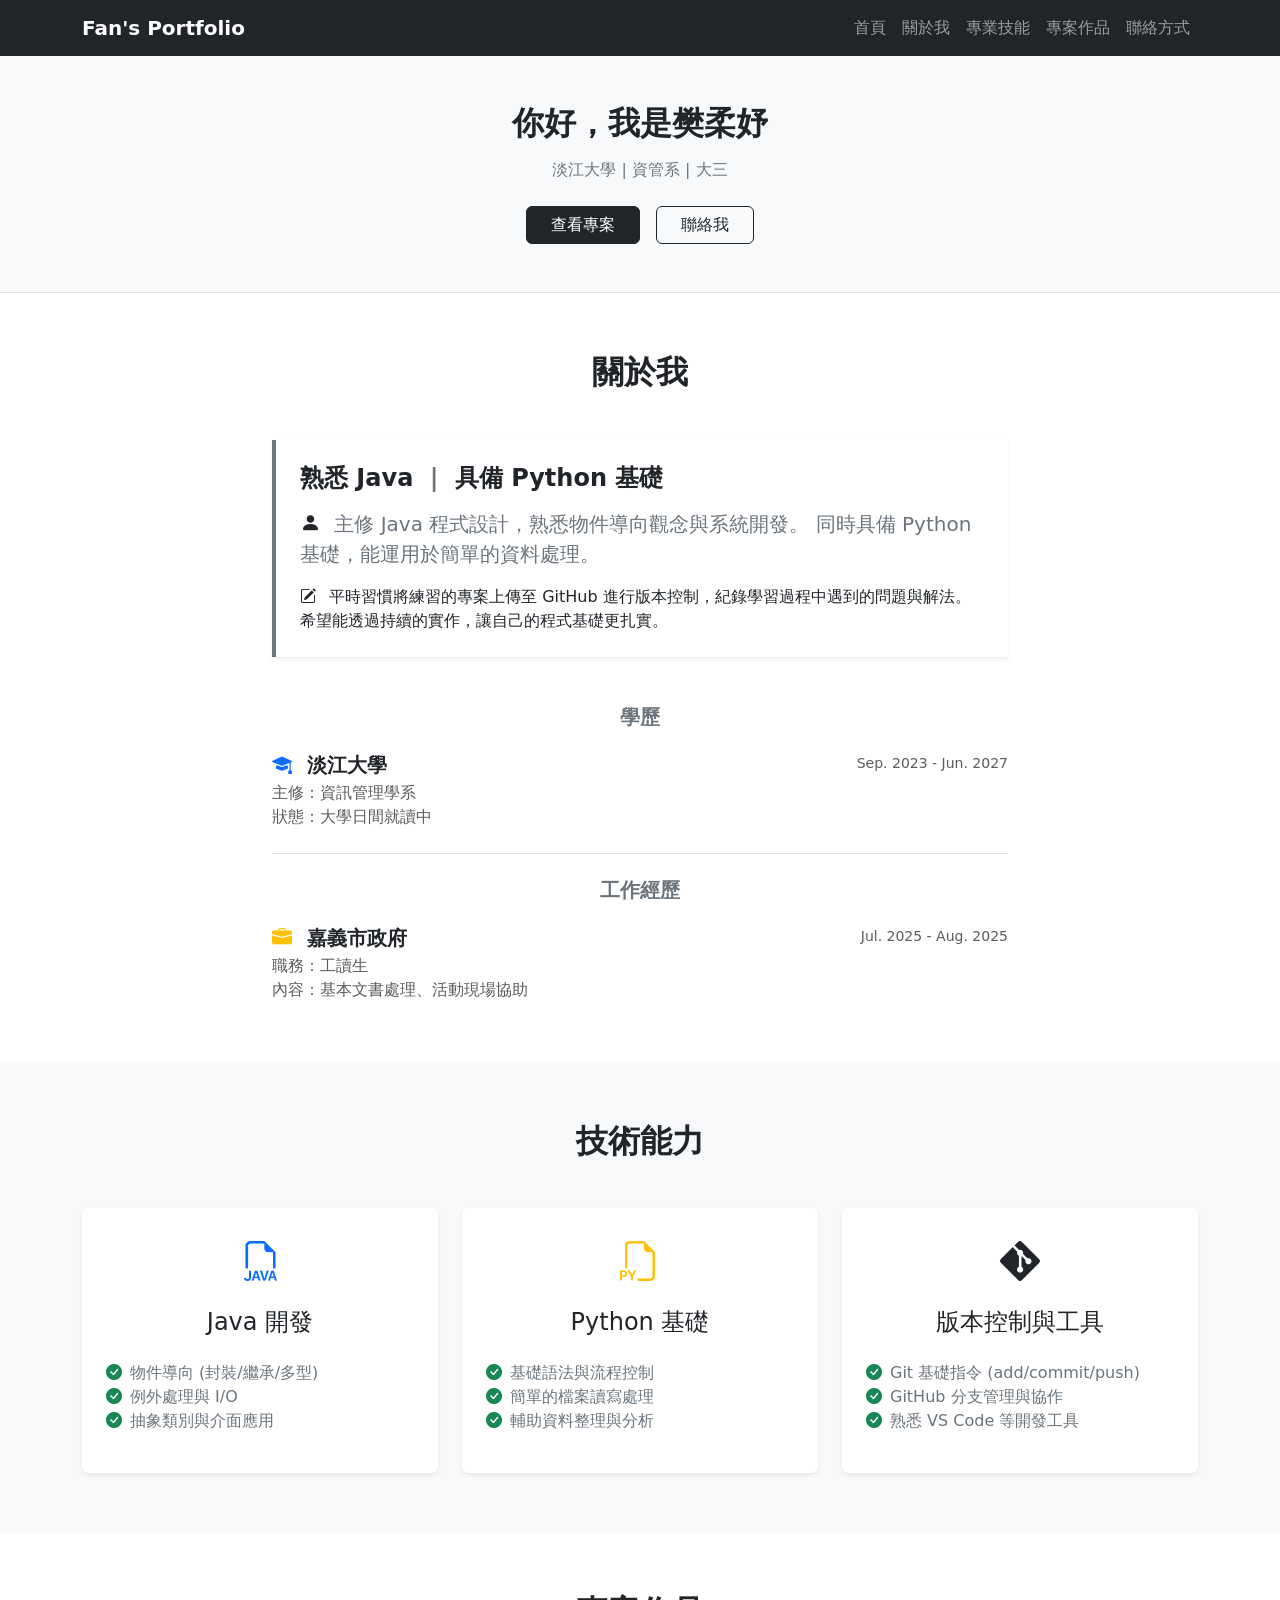
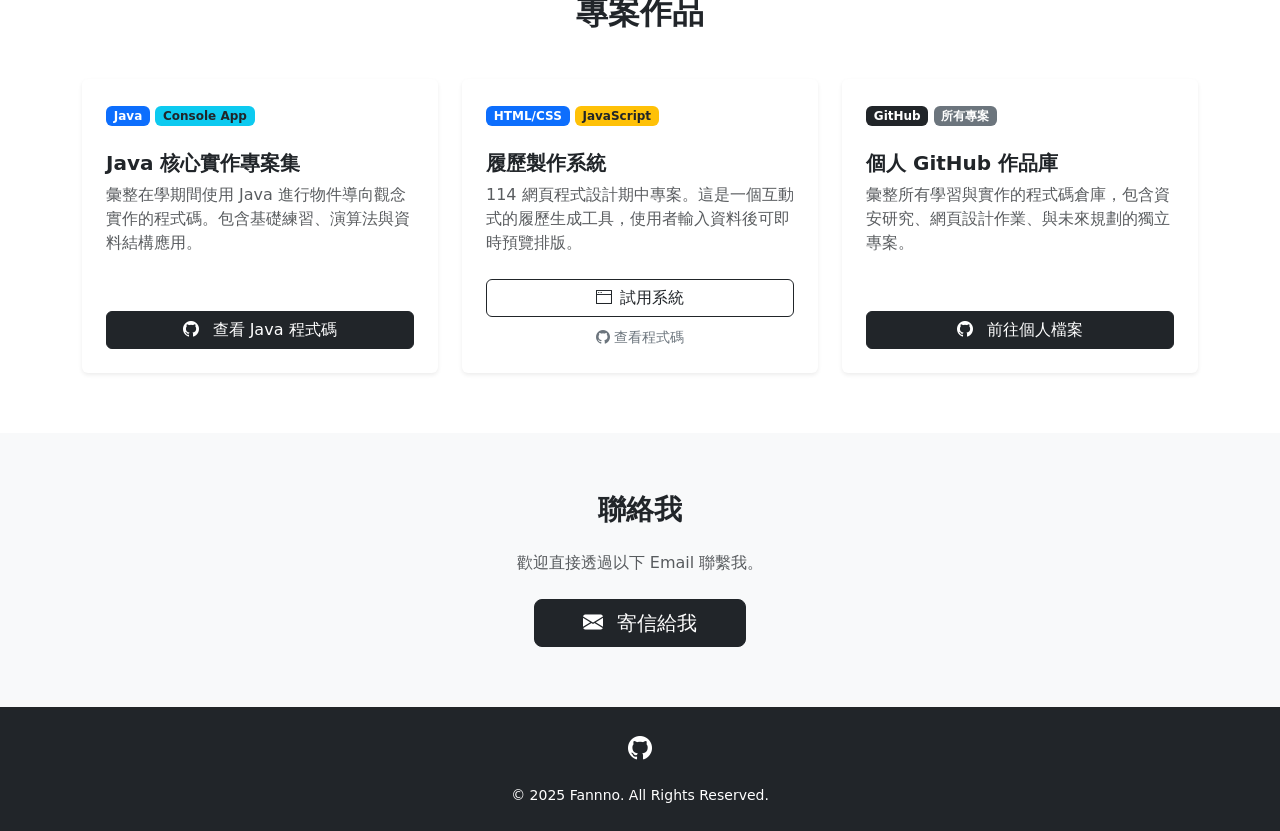
==== index.html @ 4e8e133e "portfolio" ====
<!DOCTYPE html>
<html lang="zh-Hant">
<head>
  <meta charset="UTF-8">
  <meta name="viewport" content="width=device-width, initial-scale=1.0">
  <title>樊柔妤 | 個人作品集</title>
  
  <link href="https://cdn.jsdelivr.net/npm/bootstrap@5.3.0/dist/css/bootstrap.min.css" rel="stylesheet">
  <link rel="stylesheet" href="https://cdn.jsdelivr.net/npm/bootstrap-icons@1.10.5/font/bootstrap-icons.css">
  
  <style>
    /* 增加一點間距讓閱讀更舒適 */
    section { padding: 60px 0; }
    .hero-bg { background-color: #f8f9fa; }
    .card:hover { transform: translateY(-5px); transition: 0.3s; box-shadow: 0 10px 20px rgba(0,0,0,0.1); }
  </style>
</head>
<body>

  <nav class="navbar navbar-expand-lg navbar-dark bg-dark sticky-top">
    <div class="container">
      <a class="navbar-brand fw-bold" href="#">Fan's Portfolio</a>
      <button class="navbar-toggler" type="button" data-bs-toggle="collapse" data-bs-target="#navbarNav">
        <span class="navbar-toggler-icon"></span>
      </button>
      <div class="collapse navbar-collapse" id="navbarNav">
        <ul class="navbar-nav ms-auto">
          <li class="nav-item"><a class="nav-link" href="#home">首頁</a></li>
          <li class="nav-item"><a class="nav-link" href="#about">關於我</a></li>
          <li class="nav-item"><a class="nav-link" href="#skills">專業技能</a></li>
          <li class="nav-item"><a class="nav-link" href="#portfolio">專案作品</a></li>
          <li class="nav-item"><a class="nav-link" href="#contact">聯絡方式</a></li>
        </ul>
      </div>
    </div>
  </nav>

  <section id="home" class="py-5 bg-light border-bottom">
    <div class="container text-center">
      <h2 class="fw-bold mb-3">你好，我是樊柔妤</h1>
      
      <p class="lead text-secondary mb-4 fs-6">
        淡江大學 | 資管系 | 大三
      </p>
      
      <div class="d-flex justify-content-center gap-3">
        <a href="#portfolio" class="btn btn-dark px-4">查看專案</a>
        <a href="#contact" class="btn btn-outline-dark px-4">聯絡我</a>
      </div>
    </div>
  </section>
 
<section id="about" class="bg-white ">
    <div class="container">
      <div class="row justify-content-center">
        <div class="col-lg-8">
          <h2 class="mb-5 fw-bold text-center">關於我</h2>
          
          <div class="p-4 mb-5 border-start border-4 border-secondary bg-white shadow-sm">
            <h4 class="fw-bold mb-3 text-dark">
                熟悉 Java <span class="text-secondary mx-2">|</span> 具備 Python 基礎
            </h4>
            <p class="lead text-secondary mb-3">
                <i class="bi bi-person-fill text-dark me-2"></i> 主修 <strong>Java 程式設計</strong>，熟悉物件導向觀念與系統開發。
                同時具備 Python 基礎，能運用於簡單的資料處理。
            </p>
             <p class="mb-0">
                <i class="bi bi-pencil-square text-dark me-2"></i> 平時習慣將練習的專案上傳至 GitHub 進行版本控制，紀錄學習過程中遇到的問題與解法。希望能透過持續的實作，讓自己的程式基礎更扎實。
            </p>
        </div>

          <h5 class="fw-bold text-center text-secondary mb-4">學歷</h5>

          <div>
            <div class="d-flex justify-content-between mb-1">
              <h6 class="fw-bold fs-5 mb-0"><i class="bi bi-mortarboard-fill text-primary me-2"></i> 淡江大學</h6>
              <span class="small text-muted">Sep. 2023 - Jun. 2027</span>
            </div>
            <p class="middle text-muted mb-0">主修：資訊管理學系</p>
            <p class="middle text-muted mb-0">狀態：大學日間就讀中</p>            
          </div>
            <div class="mb-4 pb-4 border-bottom"></div>
            <h5 class="fw-bold text-center text-secondary mb-4">工作經歷</h5>

            <div class="d-flex justify-content-between mb-1">
              <h6 class="fw-bold fs-5 mb-0"><i class="bi bi-briefcase-fill text-warning me-2"></i> 嘉義市政府</h6>
              <span class="small text-muted">Jul. 2025 - Aug. 2025</span>
            </div>
            <p class="middle text-muted mb-0">職務：工讀生</p>
            <p class="middle text-muted mb-0">內容：基本文書處理、活動現場協助</p>
          </div>

        </div>
      </div>
    </div>
  </section>

  <section id="skills" class="bg-light">
    <div class="container">
      <h2 class="text-center mb-5 fw-bold">技術能力</h2>
      <div class="row g-4">
        
        <div class="col-md-4">
          <div class="card h-100 text-center p-4 border-0 shadow-sm">
            <div class="fs-1 text-primary mb-3"><i class="bi bi-filetype-java"></i></div>
            <h4 class="card-title">Java 開發</h4>
            <ul class="list-unstyled text-secondary mt-3 text-start d-inline-block">
              <li><i class="bi bi-check-circle-fill text-success me-2"></i>物件導向 (封裝/繼承/多型)</li>
              <li><i class="bi bi-check-circle-fill text-success me-2"></i>例外處理與 I/O</li>
              <li><i class="bi bi-check-circle-fill text-success me-2"></i>抽象類別與介面應用</li>
            </ul>
          </div>
        </div>

        <div class="col-md-4">
          <div class="card h-100 text-center p-4 border-0 shadow-sm">
            <div class="fs-1 text-warning mb-3"><i class="bi bi-filetype-py"></i></div>
            <h4 class="card-title">Python 基礎</h4>
            <ul class="list-unstyled text-secondary mt-3 text-start d-inline-block">
              <li><i class="bi bi-check-circle-fill text-success me-2"></i>基礎語法與流程控制</li>
              <li><i class="bi bi-check-circle-fill text-success me-2"></i>簡單的檔案讀寫處理</li>
              <li><i class="bi bi-check-circle-fill text-success me-2"></i>輔助資料整理與分析</li>
            </ul>
          </div>
        </div>

        <div class="col-md-4">
          <div class="card h-100 text-center p-4 border-0 shadow-sm">
            <div class="fs-1 text-dark mb-3"><i class="bi bi-git"></i></div>
            <h4 class="card-title">版本控制與工具</h4>
            <ul class="list-unstyled text-secondary mt-3 text-start d-inline-block">
              <li><i class="bi bi-check-circle-fill text-success me-2"></i>Git 基礎指令 (add/commit/push)</li>
              <li><i class="bi bi-check-circle-fill text-success me-2"></i>GitHub 分支管理與協作</li>
              <li><i class="bi bi-check-circle-fill text-success me-2"></i>熟悉 VS Code 等開發工具</li>
            </ul>
          </div>
        </div>

      </div>
    </div>
  </section>

  <section id="portfolio" class="bg-white">
    <div class="container">
      <h2 class="text-center mb-5 fw-bold">專案作品</h2>
      <div class="row g-4">

        <div class="col-lg-4 col-md-6">
  <div class="card h-100 border-0 shadow-sm">
    <div class="card-header bg-transparent border-0 pt-4 px-4">
      <span class="badge bg-primary">Java</span> 
      <span class="badge bg-info text-dark">Console App</span>
    </div>
    <div class="card-body px-4">
      <h5 class="card-title fw-bold">Java 核心實作專案集</h5>
      <p class="card-text text-muted">彙整在學期間使用 Java 進行物件導向觀念實作的程式碼。包含基礎練習、演算法與資料結構應用。</p>
    </div>
    <div class="card-footer bg-transparent border-0 px-4 pb-4">
      <a href="https://github.com/Fannno/Java.git" target="_blank" class="btn btn-dark w-100">
        <i class="bi bi-github me-2"></i> 查看 Java 程式碼
      </a>
    </div>
  </div>
</div>

       <div class="col-lg-4 col-md-6">
          <div class="card h-100 border-0 shadow-sm">
            <div class="card-header bg-transparent border-0 pt-4 px-4">
              <span class="badge bg-primary">HTML/CSS</span> 
              <span class="badge bg-warning text-dark">JavaScript</span>
            </div>
            <div class="card-body px-4">
              <h5 class="card-title fw-bold">履歷製作系統</h5>
              <p class="card-text text-muted">
                114 網頁程式設計期中專案。這是一個互動式的履歷生成工具，使用者輸入資料後可即時預覽排版。
              </p>
            </div>
            <div class="card-footer bg-transparent border-0 px-4 pb-4">
              <a href="https://fannno.github.io/114_web_midterm_project/" target="_blank" class="btn btn-outline-dark w-100">
                <i class="bi bi-window-fullscreen me-2"></i>試用系統
              </a>
              <div class="mt-2 text-center">
                <a href="https://github.com/Fannno/114_web_midterm_project" target="_blank" class="text-secondary text-decoration-none small">
                  <i class="bi bi-github"></i> 查看程式碼
                </a>
              </div>
            </div>
          </div>
        </div>

        <div class="col-lg-4 col-md-6">
          <div class="card h-100 border-0 shadow-sm">
             <div class="card-header bg-transparent border-0 pt-4 px-4">
              <span class="badge bg-dark">GitHub</span> 
              <span class="badge bg-secondary">所有專案</span>
            </div>
            <div class="card-body px-4">
              <h5 class="card-title fw-bold">個人 GitHub 作品庫</h5>
              <p class="card-text text-muted">
                彙整所有學習與實作的程式碼倉庫，包含資安研究、網頁設計作業、與未來規劃的獨立專案。
              </p>
            </div>
            <div class="card-footer bg-transparent border-0 px-4 pb-4">
              <a href="https://github.com/Fannno" target="_blank" class="btn btn-dark w-100">
                <i class="bi bi-github me-2"></i> 前往個人檔案
              </a>
            </div>
          </div>
        </div>

      </div>
    </div>
  </section>

  <section id="contact" class="bg-light text-center">
    <div class="container">
      <h3 class="mb-4 fw-bold">聯絡我</h3>
      <p class="mb-4 text-muted">歡迎直接透過以下 Email 聯繫我。</p>
      <a href="mailto:tweety94430@gmail.com" class="btn btn-dark btn-lg px-5">
        <i class="bi bi-envelope-fill me-2"></i> 寄信給我
      </a>
    </div>
  </section>

  <footer class="bg-dark text-white text-center py-4">
    <div class="container">
      <div class="mb-3">
        <a href="https://github.com/Fannno" target="_blank" class="text-white mx-3 text-decoration-none">
          <i class="bi bi-github fs-4"></i>
        </a>
      </div>
      <small>&copy; 2025 Fannno. All Rights Reserved.</small>
    </div>
  </footer>

  <script src="https://cdn.jsdelivr.net/npm/bootstrap@5.3.0/dist/js/bootstrap.bundle.min.js"></script>
</body>
</html>
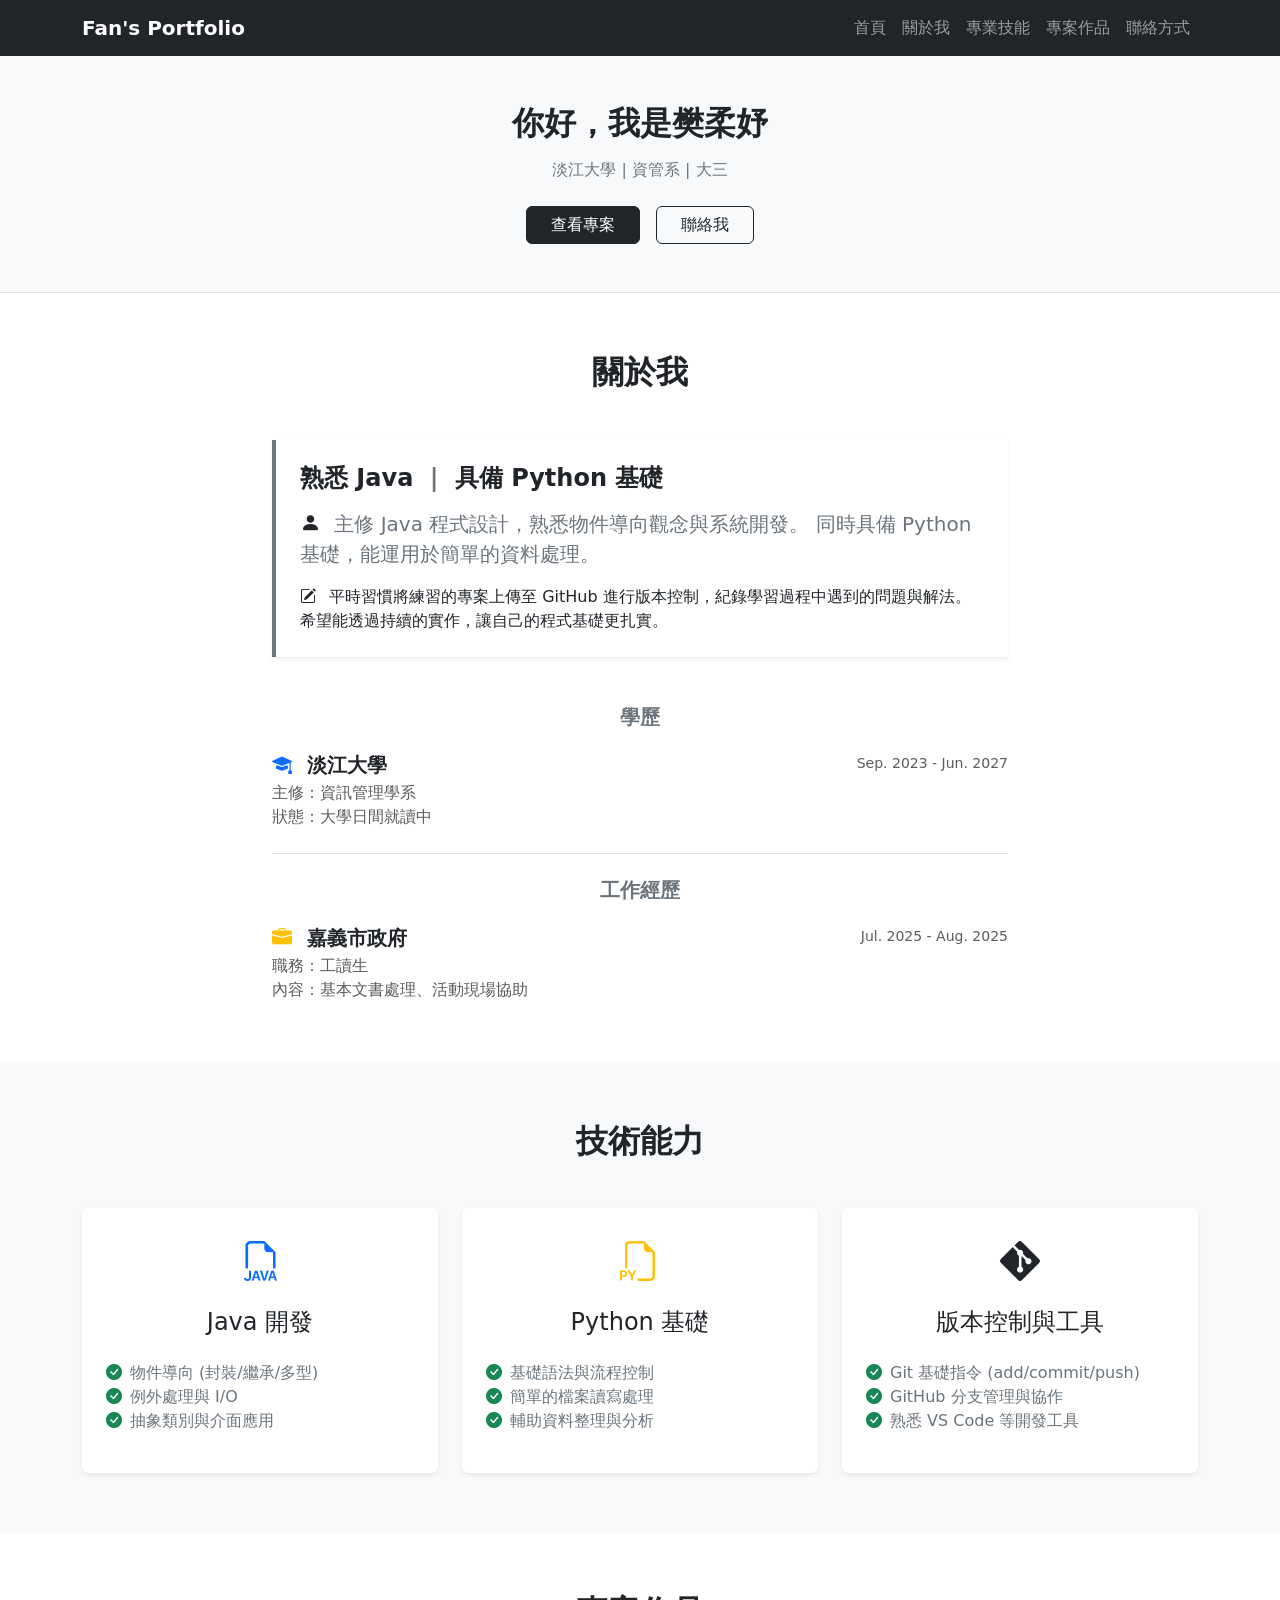
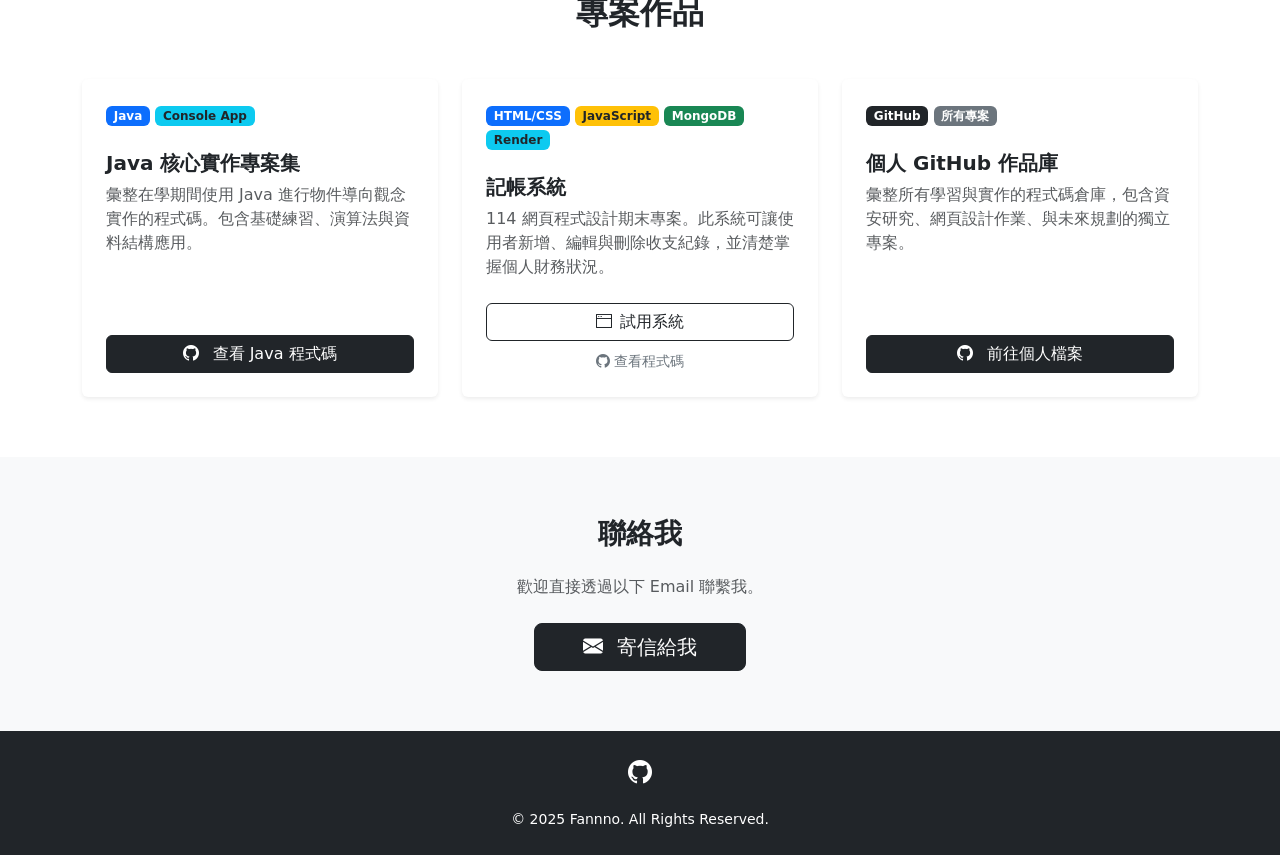
==== commit 9c02bbd4: "Update Portfolio" ====
--- a/index.html
+++ b/index.html
@@ -9,7 +9,6 @@
   <link rel="stylesheet" href="https://cdn.jsdelivr.net/npm/bootstrap-icons@1.10.5/font/bootstrap-icons.css">
   
   <style>
-    /* 增加一點間距讓閱讀更舒適 */
     section { padding: 60px 0; }
     .hero-bg { background-color: #f8f9fa; }
     .card:hover { transform: translateY(-5px); transition: 0.3s; box-shadow: 0 10px 20px rgba(0,0,0,0.1); }
@@ -164,29 +163,32 @@
 </div>
 
        <div class="col-lg-4 col-md-6">
-          <div class="card h-100 border-0 shadow-sm">
-            <div class="card-header bg-transparent border-0 pt-4 px-4">
-              <span class="badge bg-primary">HTML/CSS</span> 
-              <span class="badge bg-warning text-dark">JavaScript</span>
-            </div>
-            <div class="card-body px-4">
-              <h5 class="card-title fw-bold">履歷製作系統</h5>
-              <p class="card-text text-muted">
-                114 網頁程式設計期中專案。這是一個互動式的履歷生成工具，使用者輸入資料後可即時預覽排版。
-              </p>
-            </div>
-            <div class="card-footer bg-transparent border-0 px-4 pb-4">
-              <a href="https://fannno.github.io/114_web_midterm_project/" target="_blank" class="btn btn-outline-dark w-100">
-                <i class="bi bi-window-fullscreen me-2"></i>試用系統
+        <div class="card h-100 border-0 shadow-sm">
+          <div class="card-header bg-transparent border-0 pt-4 px-4">
+            <span class="badge bg-primary">HTML/CSS</span> 
+            <span class="badge bg-warning text-dark">JavaScript</span>
+            <span class="badge bg-success">MongoDB</span>
+            <span class="badge bg-info text-dark">Render</span>
+          </div>
+          <div class="card-body px-4">
+            <h5 class="card-title fw-bold">記帳系統</h5>
+            <p class="card-text text-muted">
+              114 網頁程式設計期末專案。此系統可讓使用者新增、編輯與刪除收支紀錄，並清楚掌握個人財務狀況。
+            </p>
+          </div>
+          <div class="card-footer bg-transparent border-0 px-4 pb-4">
+            <a href="https://fannno.github.io/114_web_endterm_project/" target="_blank" class="btn btn-outline-dark w-100">
+              <i class="bi bi-window-fullscreen me-2"></i>試用系統
+            </a>
+            <div class="mt-2 text-center">
+              <a href="https://github.com/Fannno/114_web_endterm_project" target="_blank" class="text-secondary text-decoration-none small">
+                <i class="bi bi-github"></i> 查看程式碼
               </a>
-              <div class="mt-2 text-center">
-                <a href="https://github.com/Fannno/114_web_midterm_project" target="_blank" class="text-secondary text-decoration-none small">
-                  <i class="bi bi-github"></i> 查看程式碼
-                </a>
-              </div>
-            </div>
-          </div>
-        </div>
+            </div>
+          </div>
+        </div>
+      </div>
+
 
         <div class="col-lg-4 col-md-6">
           <div class="card h-100 border-0 shadow-sm">
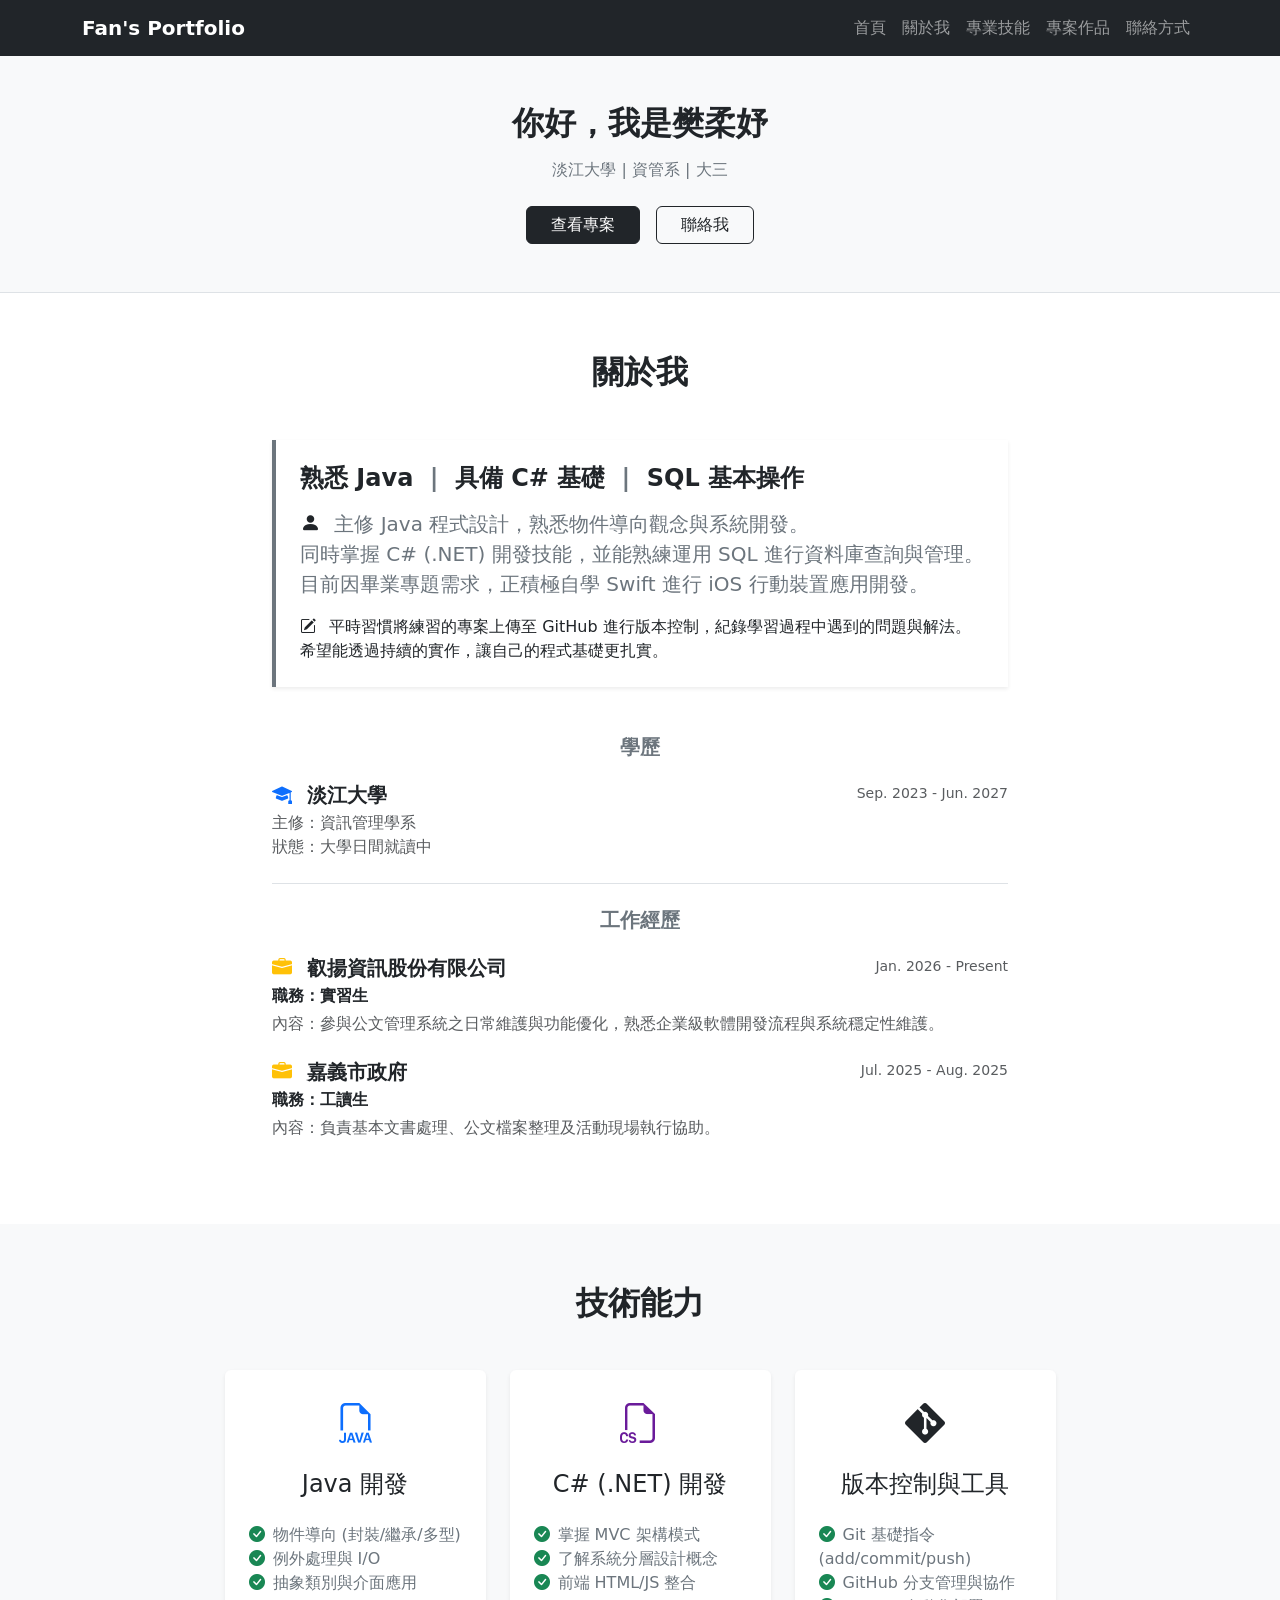
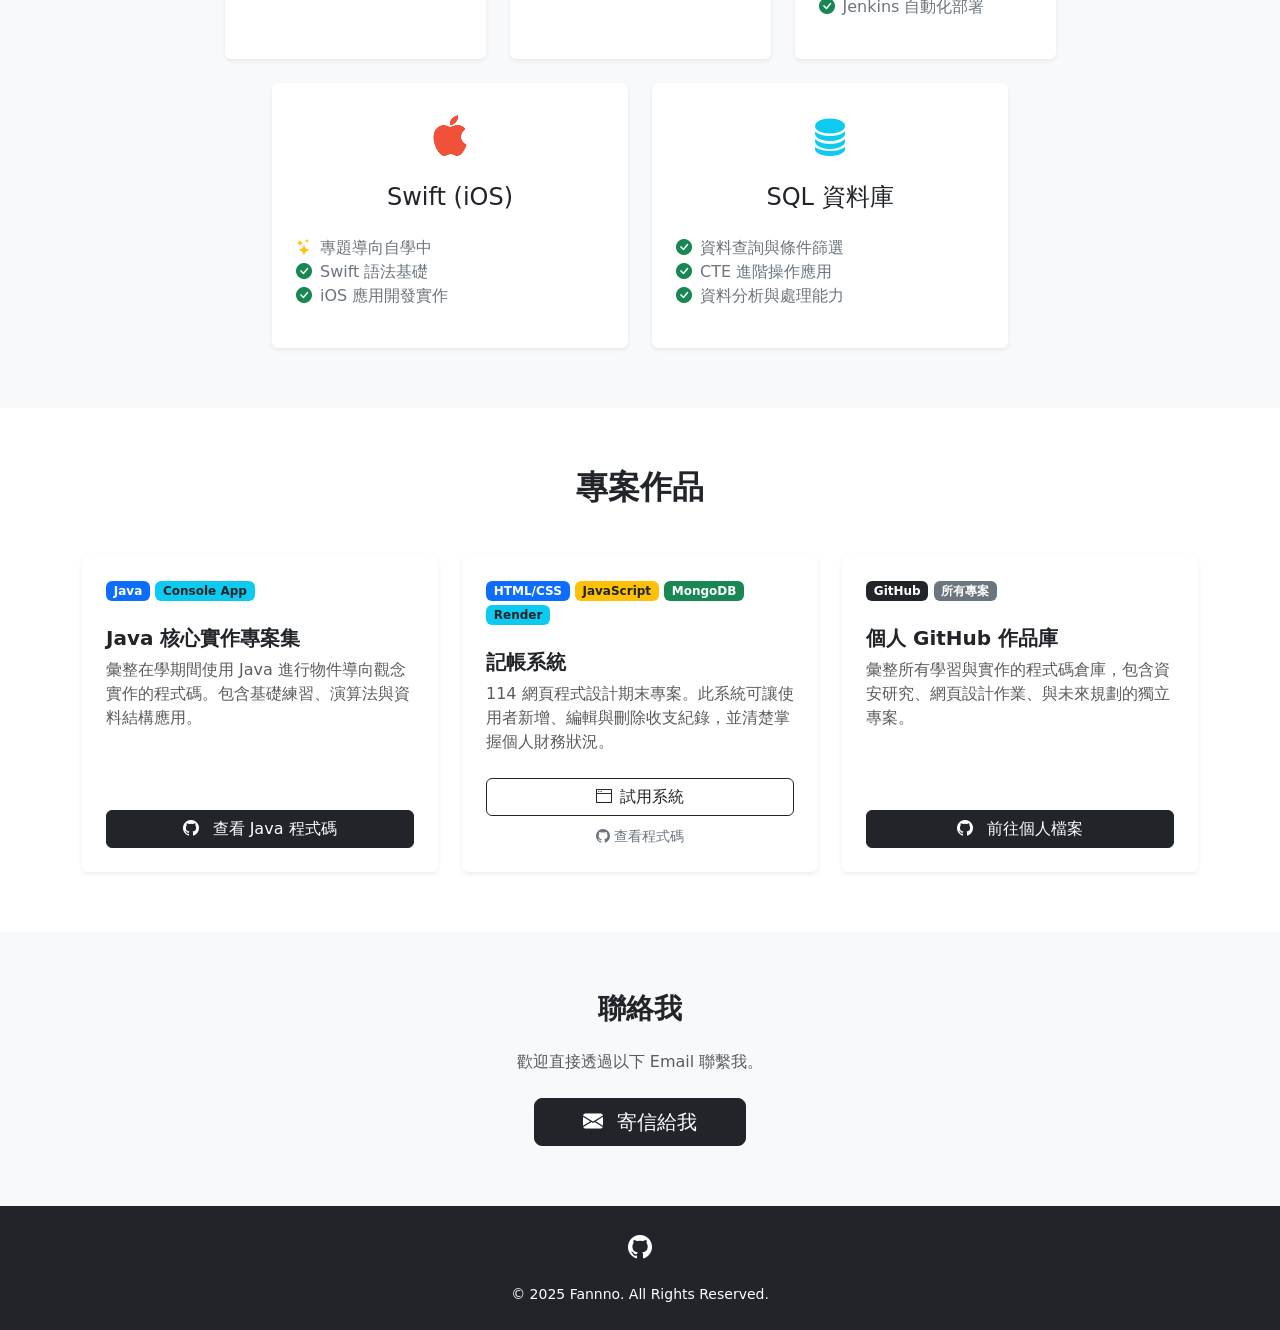
==== commit 514190ed: "內容調整" ====
--- a/index.html
+++ b/index.html
@@ -6,8 +6,7 @@
   <title>樊柔妤 | 個人作品集</title>
   
   <link href="https://cdn.jsdelivr.net/npm/bootstrap@5.3.0/dist/css/bootstrap.min.css" rel="stylesheet">
-  <link rel="stylesheet" href="https://cdn.jsdelivr.net/npm/bootstrap-icons@1.10.5/font/bootstrap-icons.css">
-  
+  <link rel="stylesheet" href="https://cdn.jsdelivr.net/npm/bootstrap-icons@1.11.0/font/bootstrap-icons.min.css">  
   <style>
     section { padding: 60px 0; }
     .hero-bg { background-color: #f8f9fa; }
@@ -36,7 +35,7 @@
 
   <section id="home" class="py-5 bg-light border-bottom">
     <div class="container text-center">
-      <h2 class="fw-bold mb-3">你好，我是樊柔妤</h1>
+      <h2 class="fw-bold mb-3">你好，我是樊柔妤</h2>
       
       <p class="lead text-secondary mb-4 fs-6">
         淡江大學 | 資管系 | 大三
@@ -57,11 +56,11 @@
           
           <div class="p-4 mb-5 border-start border-4 border-secondary bg-white shadow-sm">
             <h4 class="fw-bold mb-3 text-dark">
-                熟悉 Java <span class="text-secondary mx-2">|</span> 具備 Python 基礎
+                熟悉 Java <span class="text-secondary mx-2">|</span> 具備 C# 基礎 <span class="text-secondary mx-2">|</span> SQL 基本操作
             </h4>
             <p class="lead text-secondary mb-3">
-                <i class="bi bi-person-fill text-dark me-2"></i> 主修 <strong>Java 程式設計</strong>，熟悉物件導向觀念與系統開發。
-                同時具備 Python 基礎，能運用於簡單的資料處理。
+                <i class="bi bi-person-fill text-dark me-2"></i> 主修 <strong>Java 程式設計</strong>，熟悉物件導向觀念與系統開發。<br>
+                同時掌握 <strong>C# (.NET)</strong> 開發技能，並能熟練運用 <strong>SQL</strong> 進行資料庫查詢與管理。<br>目前因畢業專題需求，正積極自學 <strong>Swift</strong> 進行 iOS 行動裝置應用開發。
             </p>
              <p class="mb-0">
                 <i class="bi bi-pencil-square text-dark me-2"></i> 平時習慣將練習的專案上傳至 GitHub 進行版本控制，紀錄學習過程中遇到的問題與解法。希望能透過持續的實作，讓自己的程式基礎更扎實。
@@ -81,25 +80,36 @@
             <div class="mb-4 pb-4 border-bottom"></div>
             <h5 class="fw-bold text-center text-secondary mb-4">工作經歷</h5>
 
+          <div class="mb-4">
+            <div class="d-flex justify-content-between mb-1">
+              <h6 class="fw-bold fs-5 mb-0"><i class="bi bi-briefcase-fill text-warning me-2"></i> 叡揚資訊股份有限公司</h6>
+              <span class="small text-muted">Jan. 2026 - Present</span>
+            </div>
+            <p class="fw-bold text-dark mb-1">職務：實習生</p>
+            <p class="text-muted mb-0">內容：參與公文管理系統之日常維護與功能優化，熟悉企業級軟體開發流程與系統穩定性維護。</p>
+          </div>
+
+          <div class="mb-4">
             <div class="d-flex justify-content-between mb-1">
               <h6 class="fw-bold fs-5 mb-0"><i class="bi bi-briefcase-fill text-warning me-2"></i> 嘉義市政府</h6>
               <span class="small text-muted">Jul. 2025 - Aug. 2025</span>
             </div>
-            <p class="middle text-muted mb-0">職務：工讀生</p>
-            <p class="middle text-muted mb-0">內容：基本文書處理、活動現場協助</p>
-          </div>
-
-        </div>
-      </div>
-    </div>
-  </section>
-
-  <section id="skills" class="bg-light">
+            <p class="fw-bold text-dark mb-1">職務：工讀生</p>
+            <p class="text-muted mb-0">內容：負責基本文書處理、公文檔案整理及活動現場執行協助。</p>
+          </div>
+          
+        </div>
+      </div>
+    </div>
+  </section>
+
+ <section id="skills" class="bg-light">
     <div class="container">
       <h2 class="text-center mb-5 fw-bold">技術能力</h2>
-      <div class="row g-4">
-        
-        <div class="col-md-4">
+      
+      <div class="row g-4 justify-content-center">
+               
+        <div class="col-lg-3 col-md-6">
           <div class="card h-100 text-center p-4 border-0 shadow-sm">
             <div class="fs-1 text-primary mb-3"><i class="bi bi-filetype-java"></i></div>
             <h4 class="card-title">Java 開發</h4>
@@ -111,26 +121,50 @@
           </div>
         </div>
 
-        <div class="col-md-4">
-          <div class="card h-100 text-center p-4 border-0 shadow-sm">
-            <div class="fs-1 text-warning mb-3"><i class="bi bi-filetype-py"></i></div>
-            <h4 class="card-title">Python 基礎</h4>
-            <ul class="list-unstyled text-secondary mt-3 text-start d-inline-block">
-              <li><i class="bi bi-check-circle-fill text-success me-2"></i>基礎語法與流程控制</li>
-              <li><i class="bi bi-check-circle-fill text-success me-2"></i>簡單的檔案讀寫處理</li>
-              <li><i class="bi bi-check-circle-fill text-success me-2"></i>輔助資料整理與分析</li>
-            </ul>
-          </div>
-        </div>
-
-        <div class="col-md-4">
+        <div class="col-lg-3 col-md-6">
+          <div class="card h-100 text-center p-4 border-0 shadow-sm">
+            <div class="fs-1 text-purple mb-3" style="color: #6a1b9a;"><i class="bi bi-filetype-cs"></i></div>
+            <h4 class="card-title">C# (.NET) 開發</h4>
+            <ul class="list-unstyled text-secondary mt-3 text-start d-inline-block">
+              <li><i class="bi bi-check-circle-fill text-success me-2"></i>掌握 MVC 架構模式</li>
+              <li><i class="bi bi-check-circle-fill text-success me-2"></i>了解系統分層設計概念</li>
+              <li><i class="bi bi-check-circle-fill text-success me-2"></i>前端 HTML/JS 整合</li>
+            </ul>
+          </div>
+        </div>
+
+        <div class="col-lg-3 col-md-6">
           <div class="card h-100 text-center p-4 border-0 shadow-sm">
             <div class="fs-1 text-dark mb-3"><i class="bi bi-git"></i></div>
             <h4 class="card-title">版本控制與工具</h4>
             <ul class="list-unstyled text-secondary mt-3 text-start d-inline-block">
               <li><i class="bi bi-check-circle-fill text-success me-2"></i>Git 基礎指令 (add/commit/push)</li>
               <li><i class="bi bi-check-circle-fill text-success me-2"></i>GitHub 分支管理與協作</li>
-              <li><i class="bi bi-check-circle-fill text-success me-2"></i>熟悉 VS Code 等開發工具</li>
+              <li><i class="bi bi-check-circle-fill text-success me-2"></i>Jenkins 自動化部署</li>
+            </ul>
+          </div>
+        </div>
+
+        <div class="col-lg-4 col-md-6">
+          <div class="card h-100 text-center p-4 border-0 shadow-sm">
+            <div class="fs-1 text-swift mb-3" style="color: #F05138;"><i class="bi bi-apple"></i></div>            
+            <h4 class="card-title">Swift (iOS)</h4>
+            <ul class="list-unstyled text-secondary mt-3 text-start d-inline-block">
+              <li><i class="bi bi-stars text-warning me-2"></i>專題導向自學中</li>
+              <li><i class="bi bi-check-circle-fill text-success me-2"></i>Swift 語法基礎</li>
+              <li><i class="bi bi-check-circle-fill text-success me-2"></i>iOS 應用開發實作</li>
+            </ul>
+          </div>
+        </div>
+
+        <div class="col-lg-4 col-md-6">
+          <div class="card h-100 text-center p-4 border-0 shadow-sm">
+            <div class="fs-1 text-info mb-3"><i class="bi bi-database-fill"></i></div>
+            <h4 class="card-title">SQL 資料庫</h4>
+            <ul class="list-unstyled text-secondary mt-3 text-start d-inline-block">
+              <li><i class="bi bi-check-circle-fill text-success me-2"></i>資料查詢與條件篩選</li>
+              <li><i class="bi bi-check-circle-fill text-success me-2"></i>CTE 進階操作應用</li>
+              <li><i class="bi bi-check-circle-fill text-success me-2"></i>資料分析與處理能力</li>
             </ul>
           </div>
         </div>
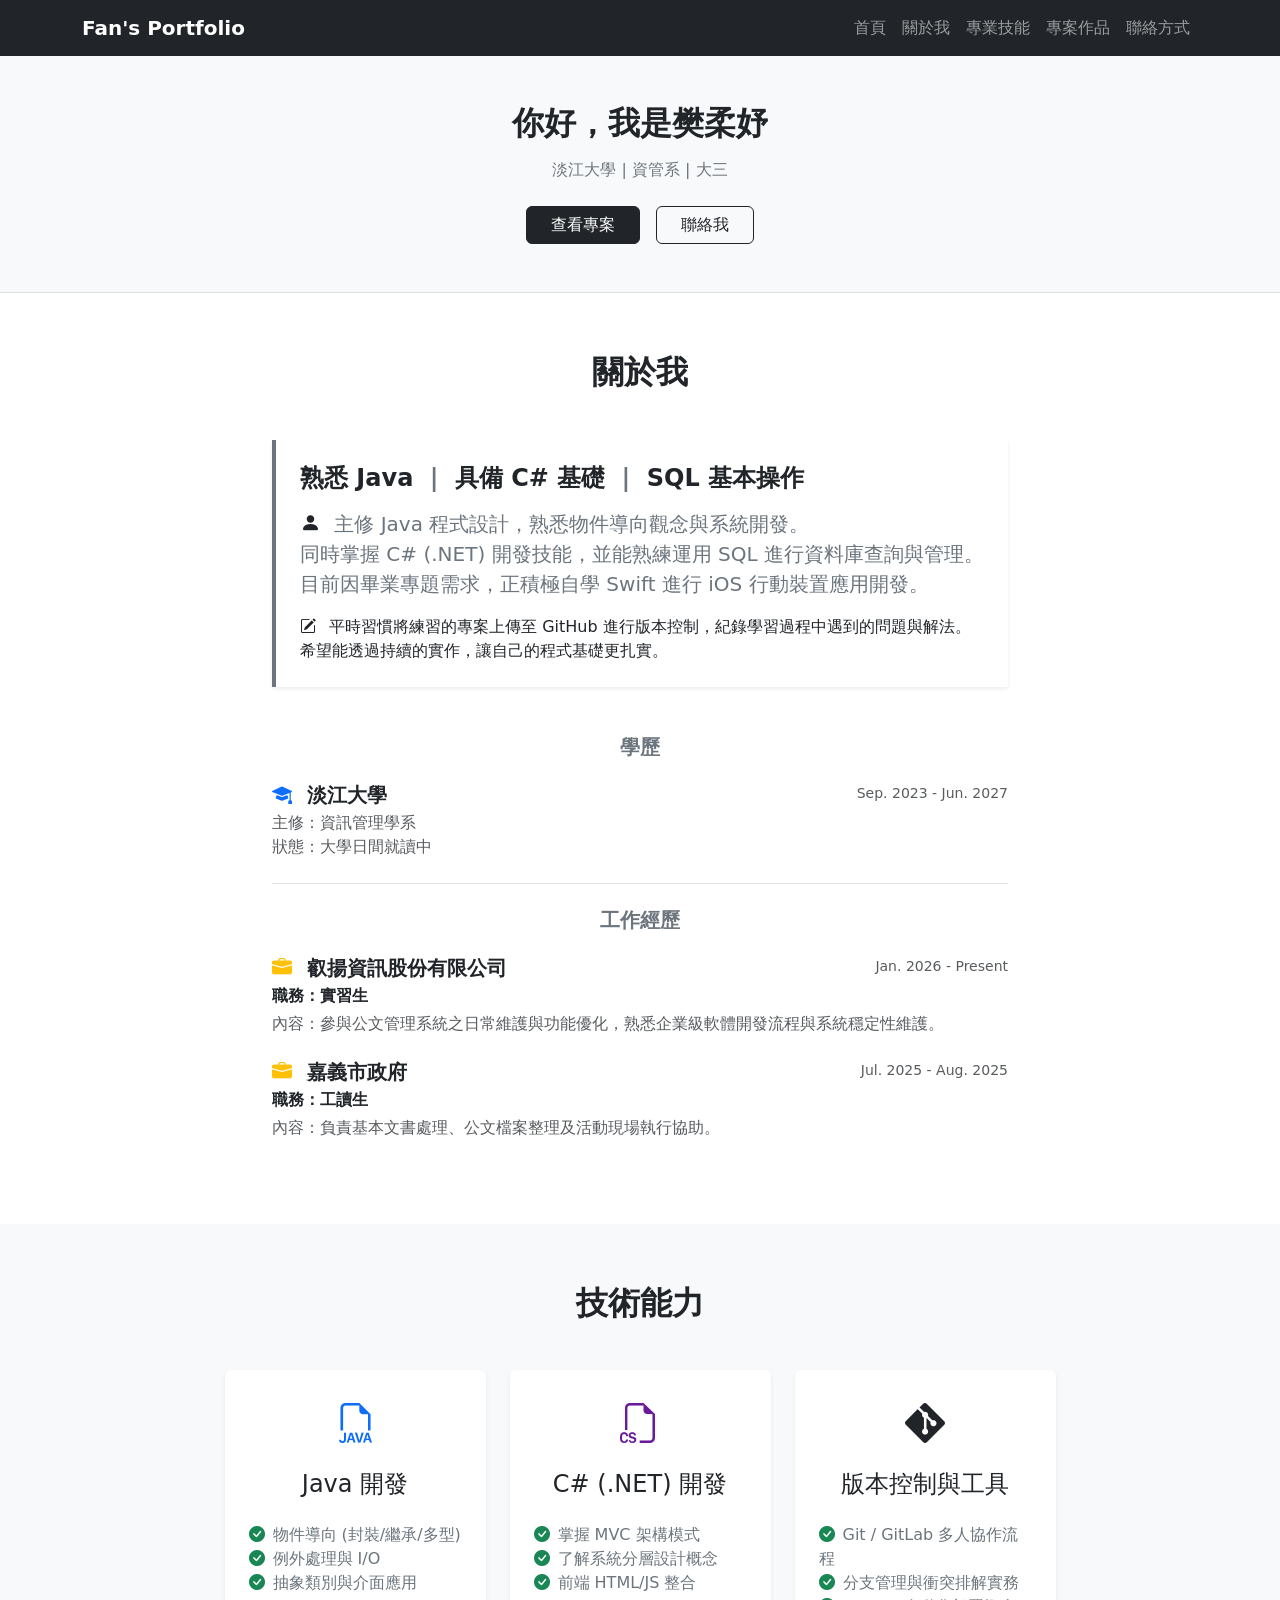
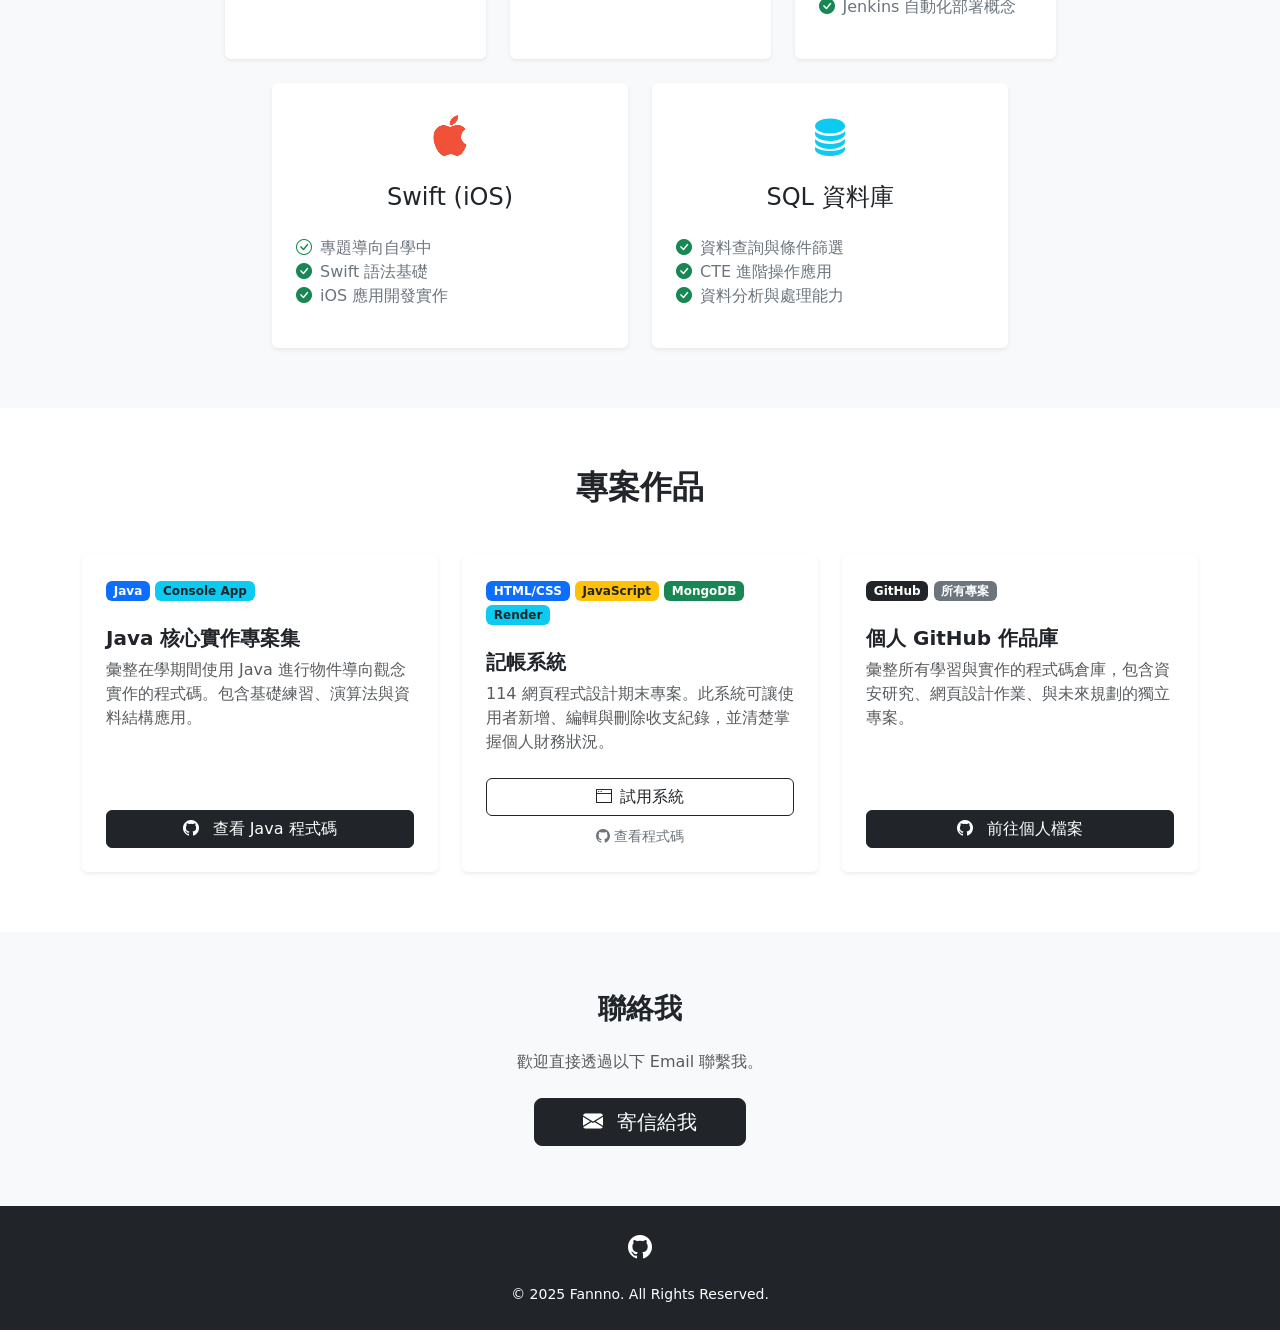
==== commit d84da296: "內容調整" ====
--- a/index.html
+++ b/index.html
@@ -138,9 +138,9 @@
             <div class="fs-1 text-dark mb-3"><i class="bi bi-git"></i></div>
             <h4 class="card-title">版本控制與工具</h4>
             <ul class="list-unstyled text-secondary mt-3 text-start d-inline-block">
-              <li><i class="bi bi-check-circle-fill text-success me-2"></i>Git 基礎指令 (add/commit/push)</li>
-              <li><i class="bi bi-check-circle-fill text-success me-2"></i>GitHub 分支管理與協作</li>
-              <li><i class="bi bi-check-circle-fill text-success me-2"></i>Jenkins 自動化部署</li>
+              <li><i class="bi bi-check-circle-fill text-success me-2"></i>Git / GitLab 多人協作流程</li>
+              <li><i class="bi bi-check-circle-fill text-success me-2"></i>分支管理與衝突排解實務</li>
+              <li><i class="bi bi-check-circle-fill text-success me-2"></i>Jenkins 自動化部署概念</li>
             </ul>
           </div>
         </div>
@@ -150,7 +150,7 @@
             <div class="fs-1 text-swift mb-3" style="color: #F05138;"><i class="bi bi-apple"></i></div>            
             <h4 class="card-title">Swift (iOS)</h4>
             <ul class="list-unstyled text-secondary mt-3 text-start d-inline-block">
-              <li><i class="bi bi-stars text-warning me-2"></i>專題導向自學中</li>
+              <li><i class="bi bi-check-circle text-success me-2"></i>專題導向自學中</li>
               <li><i class="bi bi-check-circle-fill text-success me-2"></i>Swift 語法基礎</li>
               <li><i class="bi bi-check-circle-fill text-success me-2"></i>iOS 應用開發實作</li>
             </ul>
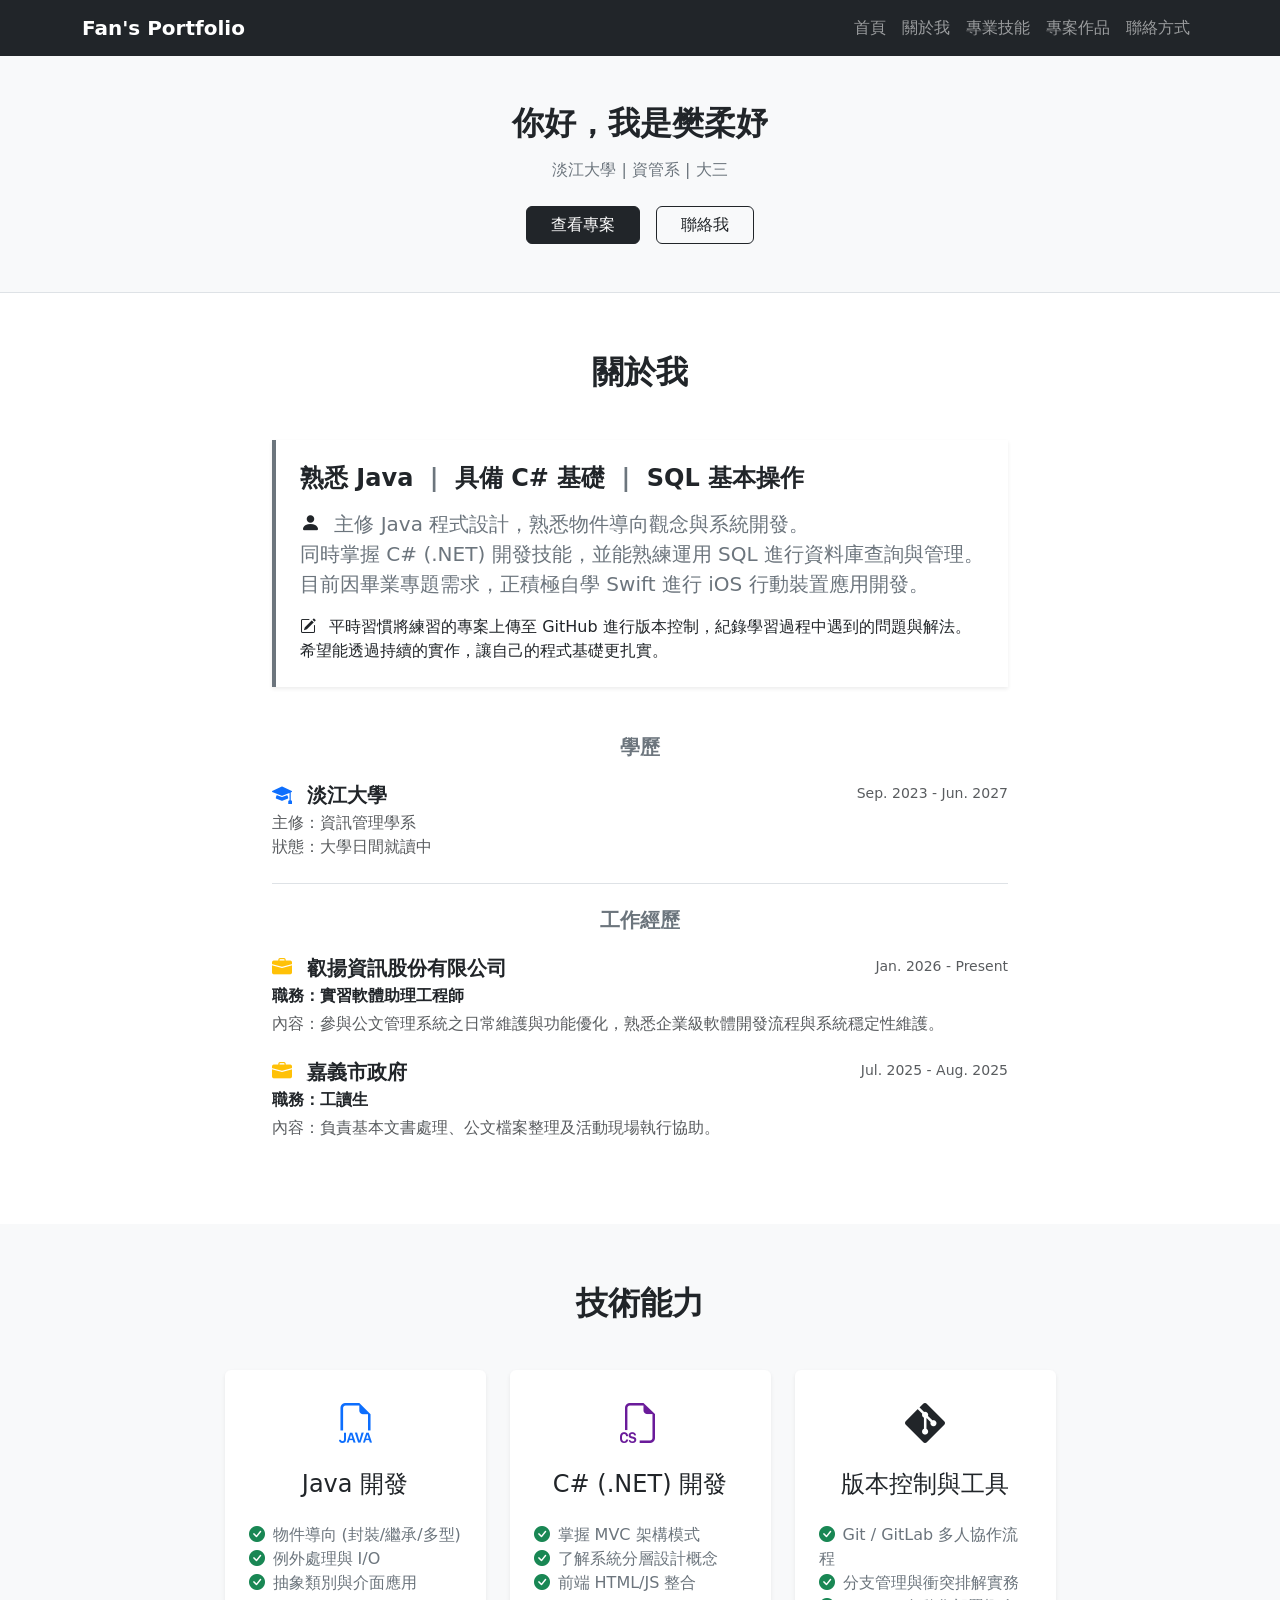
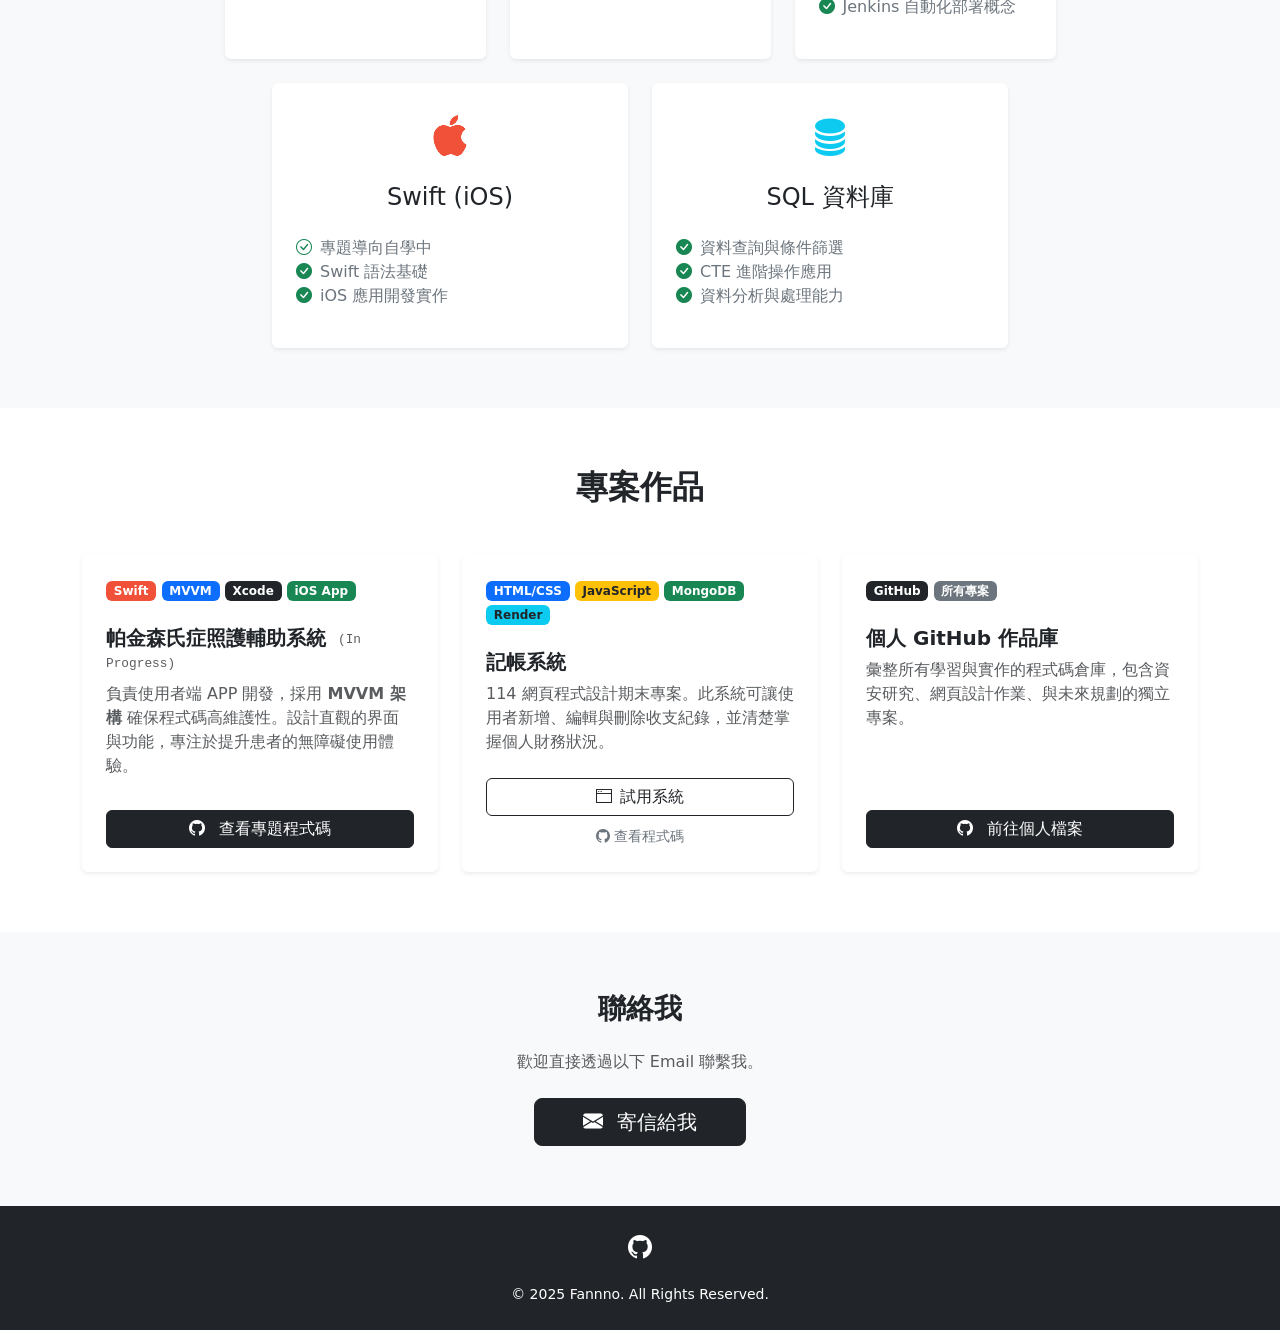
==== commit cb0af5c7: "feat:更新個人網頁" ====
--- a/index.html
+++ b/index.html
@@ -1,18 +1,30 @@
 <!DOCTYPE html>
 <html lang="zh-Hant">
+
 <head>
   <meta charset="UTF-8">
   <meta name="viewport" content="width=device-width, initial-scale=1.0">
   <title>樊柔妤 | 個人作品集</title>
-  
+
   <link href="https://cdn.jsdelivr.net/npm/bootstrap@5.3.0/dist/css/bootstrap.min.css" rel="stylesheet">
-  <link rel="stylesheet" href="https://cdn.jsdelivr.net/npm/bootstrap-icons@1.11.0/font/bootstrap-icons.min.css">  
+  <link rel="stylesheet" href="https://cdn.jsdelivr.net/npm/bootstrap-icons@1.11.0/font/bootstrap-icons.min.css">
   <style>
-    section { padding: 60px 0; }
-    .hero-bg { background-color: #f8f9fa; }
-    .card:hover { transform: translateY(-5px); transition: 0.3s; box-shadow: 0 10px 20px rgba(0,0,0,0.1); }
+    section {
+      padding: 60px 0;
+    }
+
+    .hero-bg {
+      background-color: #f8f9fa;
+    }
+
+    .card:hover {
+      transform: translateY(-5px);
+      transition: 0.3s;
+      box-shadow: 0 10px 20px rgba(0, 0, 0, 0.1);
+    }
   </style>
 </head>
+
 <body>
 
   <nav class="navbar navbar-expand-lg navbar-dark bg-dark sticky-top">
@@ -36,36 +48,39 @@
   <section id="home" class="py-5 bg-light border-bottom">
     <div class="container text-center">
       <h2 class="fw-bold mb-3">你好，我是樊柔妤</h2>
-      
+
       <p class="lead text-secondary mb-4 fs-6">
         淡江大學 | 資管系 | 大三
       </p>
-      
+
       <div class="d-flex justify-content-center gap-3">
         <a href="#portfolio" class="btn btn-dark px-4">查看專案</a>
         <a href="#contact" class="btn btn-outline-dark px-4">聯絡我</a>
       </div>
     </div>
   </section>
- 
-<section id="about" class="bg-white ">
+
+  <section id="about" class="bg-white ">
     <div class="container">
       <div class="row justify-content-center">
         <div class="col-lg-8">
           <h2 class="mb-5 fw-bold text-center">關於我</h2>
-          
+
           <div class="p-4 mb-5 border-start border-4 border-secondary bg-white shadow-sm">
             <h4 class="fw-bold mb-3 text-dark">
-                熟悉 Java <span class="text-secondary mx-2">|</span> 具備 C# 基礎 <span class="text-secondary mx-2">|</span> SQL 基本操作
+              熟悉 Java <span class="text-secondary mx-2">|</span> 具備 C# 基礎 <span class="text-secondary mx-2">|</span> SQL
+              基本操作
             </h4>
             <p class="lead text-secondary mb-3">
-                <i class="bi bi-person-fill text-dark me-2"></i> 主修 <strong>Java 程式設計</strong>，熟悉物件導向觀念與系統開發。<br>
-                同時掌握 <strong>C# (.NET)</strong> 開發技能，並能熟練運用 <strong>SQL</strong> 進行資料庫查詢與管理。<br>目前因畢業專題需求，正積極自學 <strong>Swift</strong> 進行 iOS 行動裝置應用開發。
+              <i class="bi bi-person-fill text-dark me-2"></i> 主修 <strong>Java 程式設計</strong>，熟悉物件導向觀念與系統開發。<br>
+              同時掌握 <strong>C# (.NET)</strong> 開發技能，並能熟練運用 <strong>SQL</strong> 進行資料庫查詢與管理。<br>目前因畢業專題需求，正積極自學
+              <strong>Swift</strong> 進行 iOS 行動裝置應用開發。
             </p>
-             <p class="mb-0">
-                <i class="bi bi-pencil-square text-dark me-2"></i> 平時習慣將練習的專案上傳至 GitHub 進行版本控制，紀錄學習過程中遇到的問題與解法。希望能透過持續的實作，讓自己的程式基礎更扎實。
+            <p class="mb-0">
+              <i class="bi bi-pencil-square text-dark me-2"></i> 平時習慣將練習的專案上傳至 GitHub
+              進行版本控制，紀錄學習過程中遇到的問題與解法。希望能透過持續的實作，讓自己的程式基礎更扎實。
             </p>
-        </div>
+          </div>
 
           <h5 class="fw-bold text-center text-secondary mb-4">學歷</h5>
 
@@ -75,17 +90,17 @@
               <span class="small text-muted">Sep. 2023 - Jun. 2027</span>
             </div>
             <p class="middle text-muted mb-0">主修：資訊管理學系</p>
-            <p class="middle text-muted mb-0">狀態：大學日間就讀中</p>            
-          </div>
-            <div class="mb-4 pb-4 border-bottom"></div>
-            <h5 class="fw-bold text-center text-secondary mb-4">工作經歷</h5>
+            <p class="middle text-muted mb-0">狀態：大學日間就讀中</p>
+          </div>
+          <div class="mb-4 pb-4 border-bottom"></div>
+          <h5 class="fw-bold text-center text-secondary mb-4">工作經歷</h5>
 
           <div class="mb-4">
             <div class="d-flex justify-content-between mb-1">
               <h6 class="fw-bold fs-5 mb-0"><i class="bi bi-briefcase-fill text-warning me-2"></i> 叡揚資訊股份有限公司</h6>
               <span class="small text-muted">Jan. 2026 - Present</span>
             </div>
-            <p class="fw-bold text-dark mb-1">職務：實習生</p>
+            <p class="fw-bold text-dark mb-1">職務：實習軟體助理工程師</p>
             <p class="text-muted mb-0">內容：參與公文管理系統之日常維護與功能優化，熟悉企業級軟體開發流程與系統穩定性維護。</p>
           </div>
 
@@ -97,18 +112,18 @@
             <p class="fw-bold text-dark mb-1">職務：工讀生</p>
             <p class="text-muted mb-0">內容：負責基本文書處理、公文檔案整理及活動現場執行協助。</p>
           </div>
-          
-        </div>
-      </div>
-    </div>
-  </section>
-
- <section id="skills" class="bg-light">
+
+        </div>
+      </div>
+    </div>
+  </section>
+
+  <section id="skills" class="bg-light">
     <div class="container">
       <h2 class="text-center mb-5 fw-bold">技術能力</h2>
-      
+
       <div class="row g-4 justify-content-center">
-               
+
         <div class="col-lg-3 col-md-6">
           <div class="card h-100 text-center p-4 border-0 shadow-sm">
             <div class="fs-1 text-primary mb-3"><i class="bi bi-filetype-java"></i></div>
@@ -147,7 +162,7 @@
 
         <div class="col-lg-4 col-md-6">
           <div class="card h-100 text-center p-4 border-0 shadow-sm">
-            <div class="fs-1 text-swift mb-3" style="color: #F05138;"><i class="bi bi-apple"></i></div>            
+            <div class="fs-1 text-swift mb-3" style="color: #F05138;"><i class="bi bi-apple"></i></div>
             <h4 class="card-title">Swift (iOS)</h4>
             <ul class="list-unstyled text-secondary mt-3 text-start d-inline-block">
               <li><i class="bi bi-check-circle text-success me-2"></i>專題導向自學中</li>
@@ -179,55 +194,67 @@
       <div class="row g-4">
 
         <div class="col-lg-4 col-md-6">
-  <div class="card h-100 border-0 shadow-sm">
-    <div class="card-header bg-transparent border-0 pt-4 px-4">
-      <span class="badge bg-primary">Java</span> 
-      <span class="badge bg-info text-dark">Console App</span>
-    </div>
-    <div class="card-body px-4">
-      <h5 class="card-title fw-bold">Java 核心實作專案集</h5>
-      <p class="card-text text-muted">彙整在學期間使用 Java 進行物件導向觀念實作的程式碼。包含基礎練習、演算法與資料結構應用。</p>
-    </div>
-    <div class="card-footer bg-transparent border-0 px-4 pb-4">
-      <a href="https://github.com/Fannno/Java.git" target="_blank" class="btn btn-dark w-100">
-        <i class="bi bi-github me-2"></i> 查看 Java 程式碼
-      </a>
-    </div>
-  </div>
-</div>
-
-       <div class="col-lg-4 col-md-6">
-        <div class="card h-100 border-0 shadow-sm">
-          <div class="card-header bg-transparent border-0 pt-4 px-4">
-            <span class="badge bg-primary">HTML/CSS</span> 
-            <span class="badge bg-warning text-dark">JavaScript</span>
-            <span class="badge bg-success">MongoDB</span>
-            <span class="badge bg-info text-dark">Render</span>
-          </div>
-          <div class="card-body px-4">
-            <h5 class="card-title fw-bold">記帳系統</h5>
-            <p class="card-text text-muted">
-              114 網頁程式設計期末專案。此系統可讓使用者新增、編輯與刪除收支紀錄，並清楚掌握個人財務狀況。
-            </p>
-          </div>
-          <div class="card-footer bg-transparent border-0 px-4 pb-4">
-            <a href="https://fannno.github.io/114_web_endterm_project/" target="_blank" class="btn btn-outline-dark w-100">
-              <i class="bi bi-window-fullscreen me-2"></i>試用系統
-            </a>
-            <div class="mt-2 text-center">
-              <a href="https://github.com/Fannno/114_web_endterm_project" target="_blank" class="text-secondary text-decoration-none small">
-                <i class="bi bi-github"></i> 查看程式碼
+          <div class="card h-100 border-0 shadow-sm">
+            <div class="card-header bg-transparent border-0 pt-4 px-4">
+              <span class="badge" style="background-color: #F05138;">Swift</span> <span
+                class="badge bg-primary">MVVM</span>
+              <span class="badge bg-dark">Xcode</span>
+              <span class="badge bg-success">iOS App</span>
+            </div>
+
+            <div class="card-body px-4">
+              <h5 class="card-title fw-bold">
+                帕金森氏症照護輔助系統
+                <span class="text-muted font-monospace fw-normal"
+                  style="font-size: 0.8rem; vertical-align: middle; margin-left: 5px;">(In Progress)</span>
+              </h5>
+              <p class="card-text text-muted">
+                負責使用者端 APP 開發，採用 <strong>MVVM 架構</strong> 確保程式碼高維護性。設計直觀的界面與功能，專注於提升患者的無障礙使用體驗。
+              </p>
+            </div>
+
+            <div class="card-footer bg-transparent border-0 px-4 pb-4">
+              <a href="https://github.com/Fannno/Glove.git" target="_blank" class="btn btn-dark w-100">
+                <i class="bi bi-github me-2"></i> 查看專題程式碼
               </a>
             </div>
           </div>
         </div>
-      </div>
-
 
         <div class="col-lg-4 col-md-6">
           <div class="card h-100 border-0 shadow-sm">
-             <div class="card-header bg-transparent border-0 pt-4 px-4">
-              <span class="badge bg-dark">GitHub</span> 
+            <div class="card-header bg-transparent border-0 pt-4 px-4">
+              <span class="badge bg-primary">HTML/CSS</span>
+              <span class="badge bg-warning text-dark">JavaScript</span>
+              <span class="badge bg-success">MongoDB</span>
+              <span class="badge bg-info text-dark">Render</span>
+            </div>
+            <div class="card-body px-4">
+              <h5 class="card-title fw-bold">記帳系統</h5>
+              <p class="card-text text-muted">
+                114 網頁程式設計期末專案。此系統可讓使用者新增、編輯與刪除收支紀錄，並清楚掌握個人財務狀況。
+              </p>
+            </div>
+            <div class="card-footer bg-transparent border-0 px-4 pb-4">
+              <a href="https://fannno.github.io/114_web_endterm_project/" target="_blank"
+                class="btn btn-outline-dark w-100">
+                <i class="bi bi-window-fullscreen me-2"></i>試用系統
+              </a>
+              <div class="mt-2 text-center">
+                <a href="https://github.com/Fannno/114_web_endterm_project" target="_blank"
+                  class="text-secondary text-decoration-none small">
+                  <i class="bi bi-github"></i> 查看程式碼
+                </a>
+              </div>
+            </div>
+          </div>
+        </div>
+
+
+        <div class="col-lg-4 col-md-6">
+          <div class="card h-100 border-0 shadow-sm">
+            <div class="card-header bg-transparent border-0 pt-4 px-4">
+              <span class="badge bg-dark">GitHub</span>
               <span class="badge bg-secondary">所有專案</span>
             </div>
             <div class="card-body px-4">
@@ -271,4 +298,5 @@
 
   <script src="https://cdn.jsdelivr.net/npm/bootstrap@5.3.0/dist/js/bootstrap.bundle.min.js"></script>
 </body>
+
 </html>
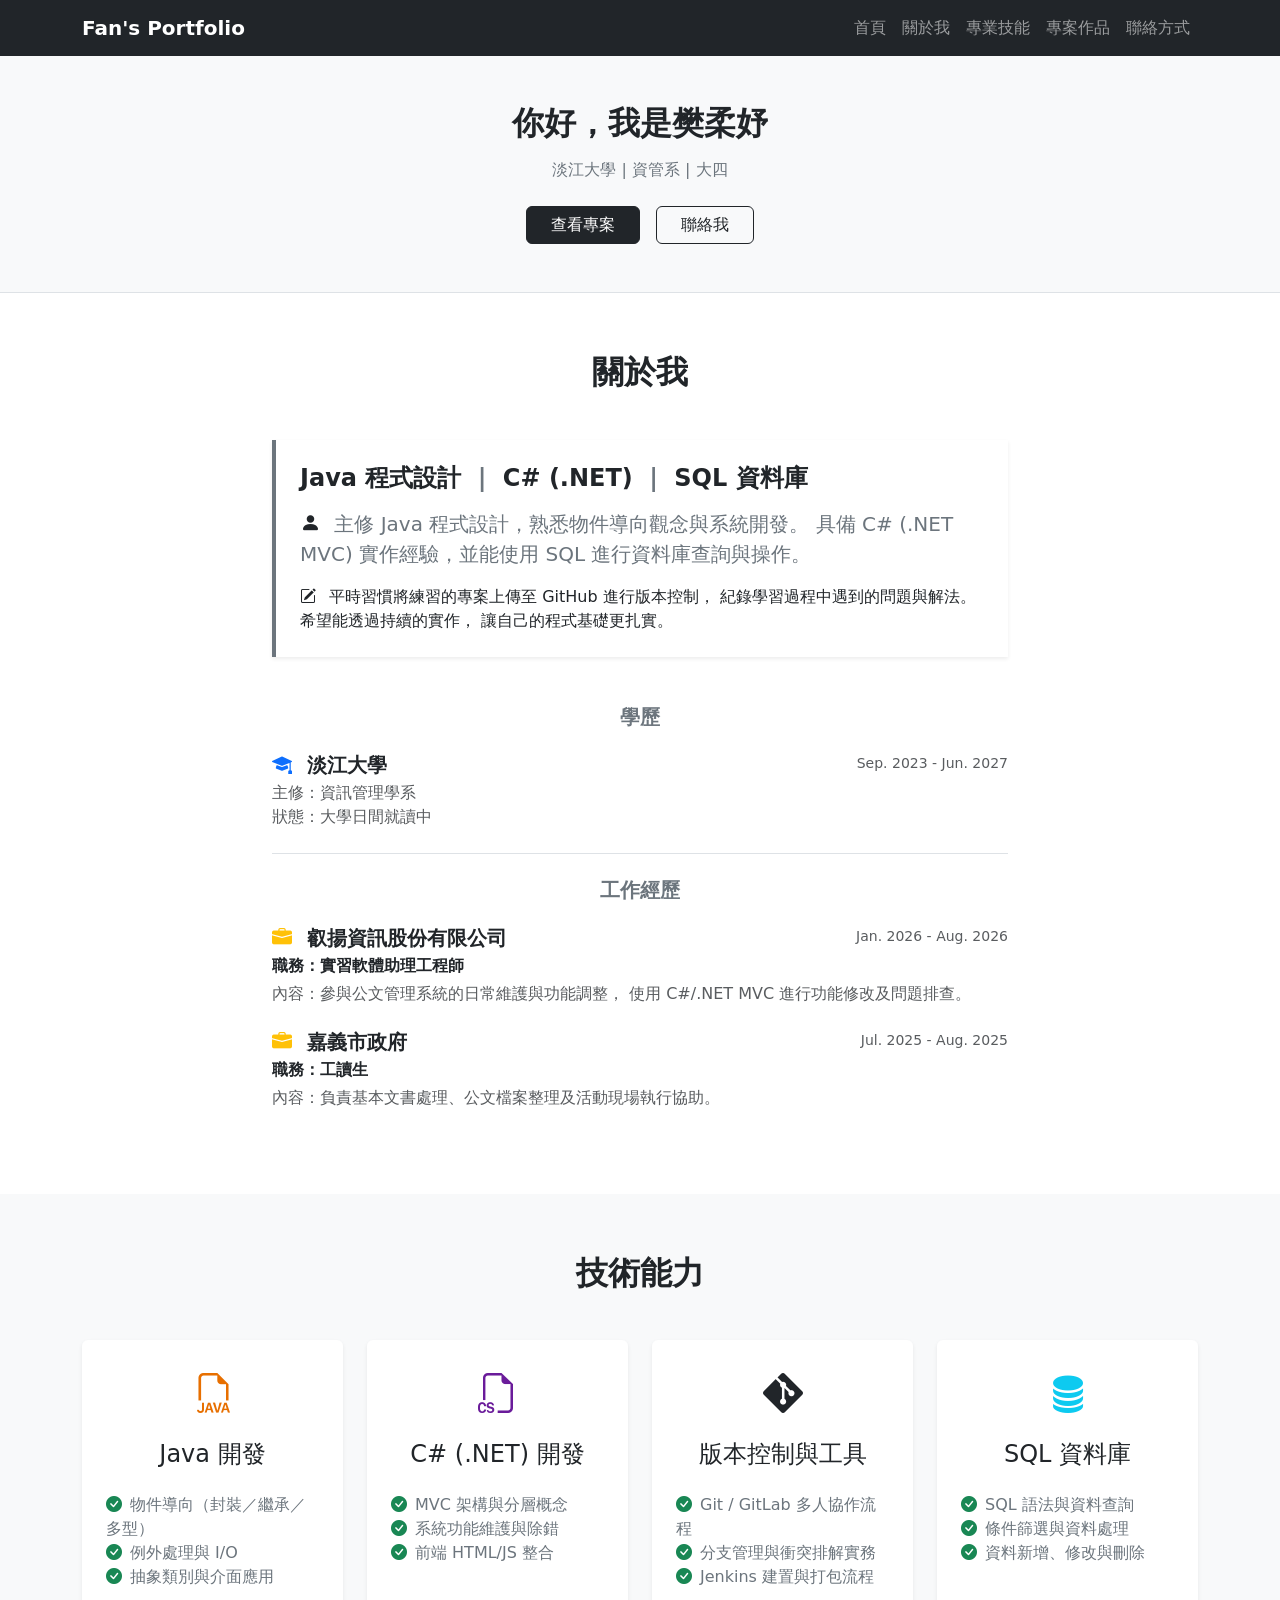
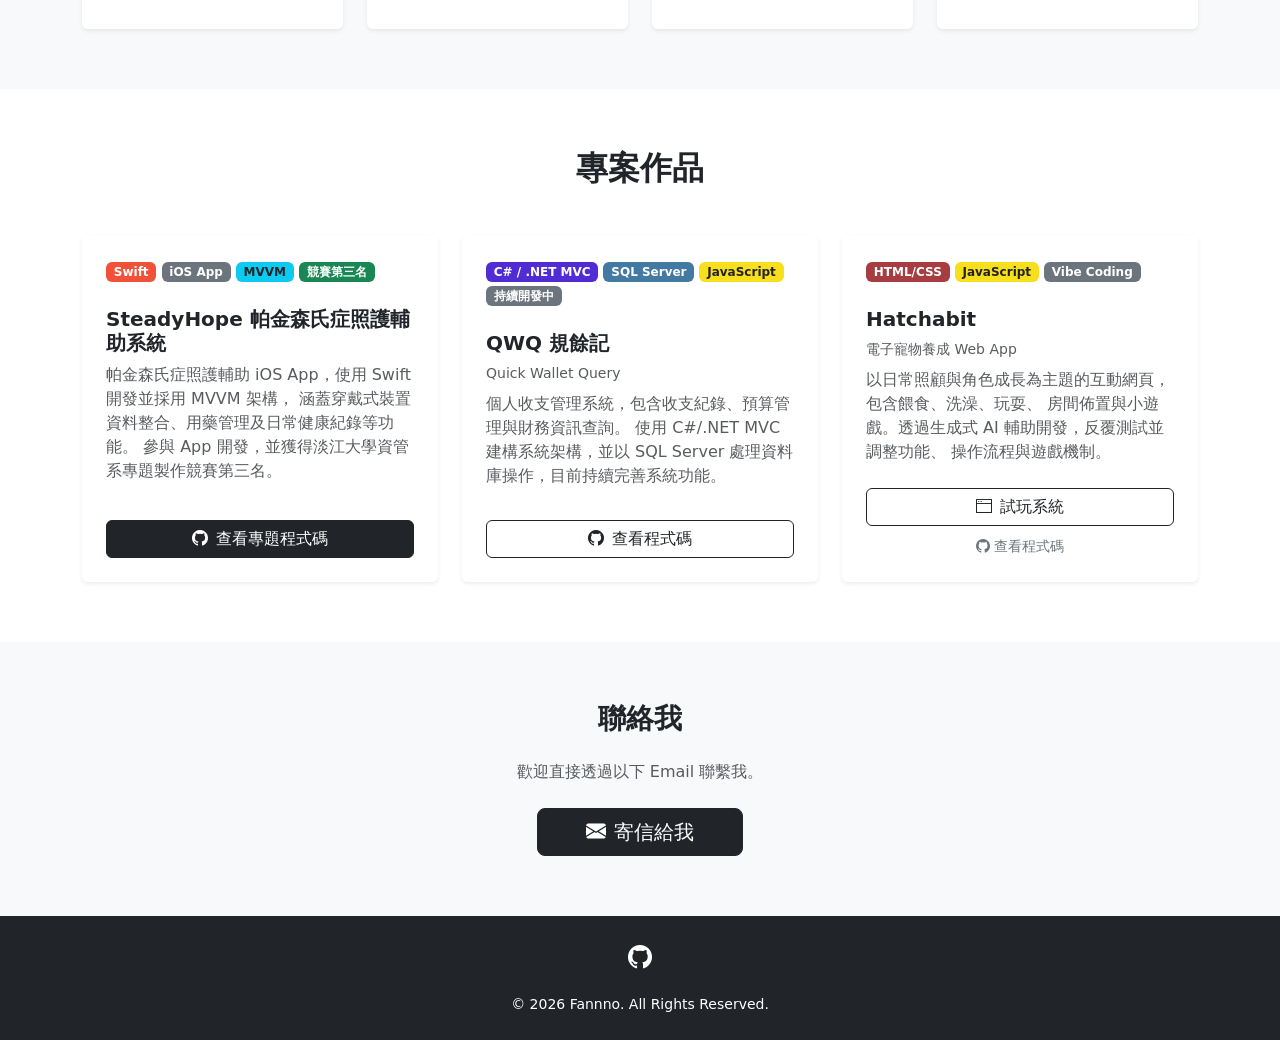
==== commit a008fa1b: "update:更新 Portfolio 內容與頁面樣式" ====
--- a/index.html
+++ b/index.html
@@ -1,3 +1,4 @@
+
 <!DOCTYPE html>
 <html lang="zh-Hant">
 
@@ -8,6 +9,7 @@
 
   <link href="https://cdn.jsdelivr.net/npm/bootstrap@5.3.0/dist/css/bootstrap.min.css" rel="stylesheet">
   <link rel="stylesheet" href="https://cdn.jsdelivr.net/npm/bootstrap-icons@1.11.0/font/bootstrap-icons.min.css">
+
   <style>
     section {
       padding: 60px 0;
@@ -17,22 +19,88 @@
       background-color: #f8f9fa;
     }
 
+    .card {
+      transition: transform 0.3s, box-shadow 0.3s;
+    }
+
     .card:hover {
       transform: translateY(-5px);
-      transition: 0.3s;
       box-shadow: 0 10px 20px rgba(0, 0, 0, 0.1);
+    }
+
+    /* 技術標籤代表色 */
+    .badge-swift {
+      background-color: #F05138;
+      color: #fff;
+    }
+
+    .badge-dotnet {
+      background-color: #512BD4;
+      color: #fff;
+    }
+
+    .badge-sql {
+      background-color: #4479A1;
+      color: #fff;
+    }
+
+    .badge-javascript {
+      background-color: #F7DF1E;
+      color: #222;
+    }
+
+    .badge-html {
+      background-color: #A63D40;
+      color: #fff;
+    }
+
+    .badge-java {
+      background-color: #E76F00;
+      color: #fff;
+    }
+
+    /* 手機版工作與學歷日期排版 */
+    .timeline-heading {
+      display: flex;
+      flex-wrap: wrap;
+      justify-content: space-between;
+      align-items: flex-start;
+      gap: 4px 12px;
+    }
+
+    .timeline-date {
+      white-space: nowrap;
+    }
+
+    @media (max-width: 576px) {
+      section {
+        padding: 45px 0;
+      }
+
+      .timeline-date {
+        font-size: 0.8rem;
+      }
+
+      .project-badges {
+        line-height: 2.2;
+      }
     }
   </style>
 </head>
 
 <body>
 
+  <!-- 導覽列 -->
   <nav class="navbar navbar-expand-lg navbar-dark bg-dark sticky-top">
     <div class="container">
-      <a class="navbar-brand fw-bold" href="#">Fan's Portfolio</a>
-      <button class="navbar-toggler" type="button" data-bs-toggle="collapse" data-bs-target="#navbarNav">
+      <a class="navbar-brand fw-bold" href="#home">Fan's Portfolio</a>
+
+      <button class="navbar-toggler" type="button"
+        data-bs-toggle="collapse" data-bs-target="#navbarNav"
+        aria-controls="navbarNav" aria-expanded="false" aria-label="切換導覽列">
         <span class="navbar-toggler-icon"></span>
       </button>
+
       <div class="collapse navbar-collapse" id="navbarNav">
         <ul class="navbar-nav ms-auto">
           <li class="nav-item"><a class="nav-link" href="#home">首頁</a></li>
@@ -45,12 +113,13 @@
     </div>
   </nav>
 
+  <!-- 首頁 -->
   <section id="home" class="py-5 bg-light border-bottom">
     <div class="container text-center">
       <h2 class="fw-bold mb-3">你好，我是樊柔妤</h2>
 
       <p class="lead text-secondary mb-4 fs-6">
-        淡江大學 | 資管系 | 大三
+        淡江大學 | 資管系 | 大四
       </p>
 
       <div class="d-flex justify-content-center gap-3">
@@ -60,57 +129,86 @@
     </div>
   </section>
 
-  <section id="about" class="bg-white ">
+  <!-- 關於我 -->
+  <section id="about" class="bg-white">
     <div class="container">
       <div class="row justify-content-center">
         <div class="col-lg-8">
+
           <h2 class="mb-5 fw-bold text-center">關於我</h2>
 
           <div class="p-4 mb-5 border-start border-4 border-secondary bg-white shadow-sm">
             <h4 class="fw-bold mb-3 text-dark">
-              熟悉 Java <span class="text-secondary mx-2">|</span> 具備 C# 基礎 <span class="text-secondary mx-2">|</span> SQL
-              基本操作
+              Java 程式設計 <span class="text-secondary mx-2">|</span>
+              C# (.NET) <span class="text-secondary mx-2">|</span>
+              SQL 資料庫
             </h4>
+
             <p class="lead text-secondary mb-3">
-              <i class="bi bi-person-fill text-dark me-2"></i> 主修 <strong>Java 程式設計</strong>，熟悉物件導向觀念與系統開發。<br>
-              同時掌握 <strong>C# (.NET)</strong> 開發技能，並能熟練運用 <strong>SQL</strong> 進行資料庫查詢與管理。<br>目前因畢業專題需求，正積極自學
-              <strong>Swift</strong> 進行 iOS 行動裝置應用開發。
+              <i class="bi bi-person-fill text-dark me-2"></i>
+              主修 <strong>Java 程式設計</strong>，熟悉物件導向觀念與系統開發。
+              具備 <strong>C# (.NET MVC)</strong> 實作經驗，並能使用
+              <strong>SQL</strong> 進行資料庫查詢與操作。
             </p>
+
             <p class="mb-0">
-              <i class="bi bi-pencil-square text-dark me-2"></i> 平時習慣將練習的專案上傳至 GitHub
-              進行版本控制，紀錄學習過程中遇到的問題與解法。希望能透過持續的實作，讓自己的程式基礎更扎實。
+              <i class="bi bi-pencil-square text-dark me-2"></i>
+              平時習慣將練習的專案上傳至 GitHub 進行版本控制，
+              紀錄學習過程中遇到的問題與解法。希望能透過持續的實作，
+              讓自己的程式基礎更扎實。
             </p>
           </div>
 
+          <!-- 學歷 -->
           <h5 class="fw-bold text-center text-secondary mb-4">學歷</h5>
 
           <div>
-            <div class="d-flex justify-content-between mb-1">
-              <h6 class="fw-bold fs-5 mb-0"><i class="bi bi-mortarboard-fill text-primary me-2"></i> 淡江大學</h6>
-              <span class="small text-muted">Sep. 2023 - Jun. 2027</span>
-            </div>
-            <p class="middle text-muted mb-0">主修：資訊管理學系</p>
-            <p class="middle text-muted mb-0">狀態：大學日間就讀中</p>
-          </div>
+            <div class="timeline-heading mb-1">
+              <h6 class="fw-bold fs-5 mb-0">
+                <i class="bi bi-mortarboard-fill text-primary me-2"></i>
+                淡江大學
+              </h6>
+              <span class="small text-muted timeline-date">Sep. 2023 - Jun. 2027</span>
+            </div>
+
+            <p class="text-muted mb-0">主修：資訊管理學系</p>
+            <p class="text-muted mb-0">狀態：大學日間就讀中</p>
+          </div>
+
           <div class="mb-4 pb-4 border-bottom"></div>
+
+          <!-- 工作經歷 -->
           <h5 class="fw-bold text-center text-secondary mb-4">工作經歷</h5>
 
           <div class="mb-4">
-            <div class="d-flex justify-content-between mb-1">
-              <h6 class="fw-bold fs-5 mb-0"><i class="bi bi-briefcase-fill text-warning me-2"></i> 叡揚資訊股份有限公司</h6>
-              <span class="small text-muted">Jan. 2026 - Present</span>
-            </div>
+            <div class="timeline-heading mb-1">
+              <h6 class="fw-bold fs-5 mb-0">
+                <i class="bi bi-briefcase-fill text-warning me-2"></i>
+                叡揚資訊股份有限公司
+              </h6>
+              <span class="small text-muted timeline-date">Jan. 2026 - Aug. 2026</span>
+            </div>
+
             <p class="fw-bold text-dark mb-1">職務：實習軟體助理工程師</p>
-            <p class="text-muted mb-0">內容：參與公文管理系統之日常維護與功能優化，熟悉企業級軟體開發流程與系統穩定性維護。</p>
+            <p class="text-muted mb-0">
+              內容：參與公文管理系統的日常維護與功能調整，
+              使用 C#/.NET MVC 進行功能修改及問題排查。
+            </p>
           </div>
 
           <div class="mb-4">
-            <div class="d-flex justify-content-between mb-1">
-              <h6 class="fw-bold fs-5 mb-0"><i class="bi bi-briefcase-fill text-warning me-2"></i> 嘉義市政府</h6>
-              <span class="small text-muted">Jul. 2025 - Aug. 2025</span>
-            </div>
+            <div class="timeline-heading mb-1">
+              <h6 class="fw-bold fs-5 mb-0">
+                <i class="bi bi-briefcase-fill text-warning me-2"></i>
+                嘉義市政府
+              </h6>
+              <span class="small text-muted timeline-date">Jul. 2025 - Aug. 2025</span>
+            </div>
+
             <p class="fw-bold text-dark mb-1">職務：工讀生</p>
-            <p class="text-muted mb-0">內容：負責基本文書處理、公文檔案整理及活動現場執行協助。</p>
+            <p class="text-muted mb-0">
+              內容：負責基本文書處理、公文檔案整理及活動現場執行協助。
+            </p>
           </div>
 
         </div>
@@ -118,156 +216,194 @@
     </div>
   </section>
 
+  <!-- 技術能力 -->
   <section id="skills" class="bg-light">
     <div class="container">
       <h2 class="text-center mb-5 fw-bold">技術能力</h2>
 
       <div class="row g-4 justify-content-center">
 
+        <!-- Java -->
         <div class="col-lg-3 col-md-6">
           <div class="card h-100 text-center p-4 border-0 shadow-sm">
-            <div class="fs-1 text-primary mb-3"><i class="bi bi-filetype-java"></i></div>
+            <div class="fs-1 mb-3">
+              <i class="bi bi-filetype-java" style="color: #E76F00;"></i>
+            </div>
+
             <h4 class="card-title">Java 開發</h4>
+
             <ul class="list-unstyled text-secondary mt-3 text-start d-inline-block">
-              <li><i class="bi bi-check-circle-fill text-success me-2"></i>物件導向 (封裝/繼承/多型)</li>
+              <li><i class="bi bi-check-circle-fill text-success me-2"></i>物件導向（封裝／繼承／多型）</li>
               <li><i class="bi bi-check-circle-fill text-success me-2"></i>例外處理與 I/O</li>
               <li><i class="bi bi-check-circle-fill text-success me-2"></i>抽象類別與介面應用</li>
             </ul>
           </div>
         </div>
 
+        <!-- C# / .NET -->
         <div class="col-lg-3 col-md-6">
           <div class="card h-100 text-center p-4 border-0 shadow-sm">
-            <div class="fs-1 text-purple mb-3" style="color: #6a1b9a;"><i class="bi bi-filetype-cs"></i></div>
+            <div class="fs-1 mb-3" style="color: #6a1b9a;">
+              <i class="bi bi-filetype-cs"></i>
+            </div>
+
             <h4 class="card-title">C# (.NET) 開發</h4>
+
             <ul class="list-unstyled text-secondary mt-3 text-start d-inline-block">
-              <li><i class="bi bi-check-circle-fill text-success me-2"></i>掌握 MVC 架構模式</li>
-              <li><i class="bi bi-check-circle-fill text-success me-2"></i>了解系統分層設計概念</li>
+              <li><i class="bi bi-check-circle-fill text-success me-2"></i>MVC 架構與分層概念</li>
+              <li><i class="bi bi-check-circle-fill text-success me-2"></i>系統功能維護與除錯</li>
               <li><i class="bi bi-check-circle-fill text-success me-2"></i>前端 HTML/JS 整合</li>
             </ul>
           </div>
         </div>
 
+        <!-- 版本控制 -->
         <div class="col-lg-3 col-md-6">
           <div class="card h-100 text-center p-4 border-0 shadow-sm">
-            <div class="fs-1 text-dark mb-3"><i class="bi bi-git"></i></div>
+            <div class="fs-1 text-dark mb-3">
+              <i class="bi bi-git"></i>
+            </div>
+
             <h4 class="card-title">版本控制與工具</h4>
+
             <ul class="list-unstyled text-secondary mt-3 text-start d-inline-block">
               <li><i class="bi bi-check-circle-fill text-success me-2"></i>Git / GitLab 多人協作流程</li>
               <li><i class="bi bi-check-circle-fill text-success me-2"></i>分支管理與衝突排解實務</li>
-              <li><i class="bi bi-check-circle-fill text-success me-2"></i>Jenkins 自動化部署概念</li>
+              <li><i class="bi bi-check-circle-fill text-success me-2"></i>Jenkins 建置與打包流程</li>
             </ul>
           </div>
         </div>
 
-        <div class="col-lg-4 col-md-6">
+        <!-- SQL -->
+        <div class="col-lg-3 col-md-6">
           <div class="card h-100 text-center p-4 border-0 shadow-sm">
-            <div class="fs-1 text-swift mb-3" style="color: #F05138;"><i class="bi bi-apple"></i></div>
-            <h4 class="card-title">Swift (iOS)</h4>
+            <div class="fs-1 text-info mb-3">
+              <i class="bi bi-database-fill"></i>
+            </div>
+
+            <h4 class="card-title">SQL 資料庫</h4>
+
             <ul class="list-unstyled text-secondary mt-3 text-start d-inline-block">
-              <li><i class="bi bi-check-circle text-success me-2"></i>專題導向自學中</li>
-              <li><i class="bi bi-check-circle-fill text-success me-2"></i>Swift 語法基礎</li>
-              <li><i class="bi bi-check-circle-fill text-success me-2"></i>iOS 應用開發實作</li>
+              <li><i class="bi bi-check-circle-fill text-success me-2"></i>SQL 語法與資料查詢</li>
+              <li><i class="bi bi-check-circle-fill text-success me-2"></i>條件篩選與資料處理</li>
+              <li><i class="bi bi-check-circle-fill text-success me-2"></i>資料新增、修改與刪除</li>
             </ul>
           </div>
         </div>
 
-        <div class="col-lg-4 col-md-6">
-          <div class="card h-100 text-center p-4 border-0 shadow-sm">
-            <div class="fs-1 text-info mb-3"><i class="bi bi-database-fill"></i></div>
-            <h4 class="card-title">SQL 資料庫</h4>
-            <ul class="list-unstyled text-secondary mt-3 text-start d-inline-block">
-              <li><i class="bi bi-check-circle-fill text-success me-2"></i>資料查詢與條件篩選</li>
-              <li><i class="bi bi-check-circle-fill text-success me-2"></i>CTE 進階操作應用</li>
-              <li><i class="bi bi-check-circle-fill text-success me-2"></i>資料分析與處理能力</li>
-            </ul>
-          </div>
-        </div>
-
       </div>
     </div>
   </section>
 
+  <!-- 專案作品 -->
   <section id="portfolio" class="bg-white">
     <div class="container">
       <h2 class="text-center mb-5 fw-bold">專案作品</h2>
+
       <div class="row g-4">
 
+        <!-- SteadyHope -->
         <div class="col-lg-4 col-md-6">
           <div class="card h-100 border-0 shadow-sm">
-            <div class="card-header bg-transparent border-0 pt-4 px-4">
-              <span class="badge" style="background-color: #F05138;">Swift</span> <span
-                class="badge bg-primary">MVVM</span>
-              <span class="badge bg-dark">Xcode</span>
-              <span class="badge bg-success">iOS App</span>
+
+            <div class="card-header bg-transparent border-0 pt-4 px-4 project-badges">
+              <span class="badge badge-swift">Swift</span>
+              <span class="badge bg-secondary">iOS App</span>
+              <span class="badge bg-info text-dark">MVVM</span>
+              <span class="badge bg-success">競賽第三名</span>
             </div>
 
             <div class="card-body px-4">
-              <h5 class="card-title fw-bold">
-                帕金森氏症照護輔助系統
-                <span class="text-muted font-monospace fw-normal"
-                  style="font-size: 0.8rem; vertical-align: middle; margin-left: 5px;">(In Progress)</span>
-              </h5>
+              <h5 class="card-title fw-bold">SteadyHope 帕金森氏症照護輔助系統</h5>
+
               <p class="card-text text-muted">
-                負責使用者端 APP 開發，採用 <strong>MVVM 架構</strong> 確保程式碼高維護性。設計直觀的界面與功能，專注於提升患者的無障礙使用體驗。
+                帕金森氏症照護輔助 iOS App，使用 Swift 開發並採用 MVVM 架構，
+                涵蓋穿戴式裝置資料整合、用藥管理及日常健康紀錄等功能。
+                參與 App 開發，並獲得淡江大學資管系專題製作競賽第三名。
               </p>
             </div>
 
             <div class="card-footer bg-transparent border-0 px-4 pb-4">
-              <a href="https://github.com/Fannno/Glove.git" target="_blank" class="btn btn-dark w-100">
-                <i class="bi bi-github me-2"></i> 查看專題程式碼
+              <a href="https://github.com/Fannno/SteadyHope-iOS"
+                target="_blank" rel="noopener noreferrer"
+                class="btn btn-dark w-100">
+                <i class="bi bi-github me-2"></i>查看專題程式碼
               </a>
             </div>
-          </div>
-        </div>
-
+
+          </div>
+        </div>
+
+        <!-- QWQ -->
         <div class="col-lg-4 col-md-6">
           <div class="card h-100 border-0 shadow-sm">
-            <div class="card-header bg-transparent border-0 pt-4 px-4">
-              <span class="badge bg-primary">HTML/CSS</span>
-              <span class="badge bg-warning text-dark">JavaScript</span>
-              <span class="badge bg-success">MongoDB</span>
-              <span class="badge bg-info text-dark">Render</span>
-            </div>
+
+            <div class="card-header bg-transparent border-0 pt-4 px-4 project-badges">
+              <span class="badge badge-dotnet">C# / .NET MVC</span>
+              <span class="badge badge-sql">SQL Server</span>
+              <span class="badge badge-javascript">JavaScript</span>
+              <span class="badge bg-secondary">持續開發中</span>
+            </div>
+
             <div class="card-body px-4">
-              <h5 class="card-title fw-bold">記帳系統</h5>
+              <h5 class="card-title fw-bold">QWQ 規餘記</h5>
+              <p class="text-muted small mb-2">Quick Wallet Query</p>
+
               <p class="card-text text-muted">
-                114 網頁程式設計期末專案。此系統可讓使用者新增、編輯與刪除收支紀錄，並清楚掌握個人財務狀況。
+                個人收支管理系統，包含收支紀錄、預算管理與財務資訊查詢。
+                使用 C#/.NET MVC 建構系統架構，並以 SQL Server
+                處理資料庫操作，目前持續完善系統功能。
               </p>
             </div>
+
             <div class="card-footer bg-transparent border-0 px-4 pb-4">
-              <a href="https://fannno.github.io/114_web_endterm_project/" target="_blank"
+              <a href="https://github.com/Fannno/114_web_endterm_project"
+                target="_blank" rel="noopener noreferrer"
                 class="btn btn-outline-dark w-100">
-                <i class="bi bi-window-fullscreen me-2"></i>試用系統
+                <i class="bi bi-github me-2"></i>查看程式碼
               </a>
+            </div>
+
+          </div>
+        </div>
+
+        <!-- Hatchabit -->
+        <div class="col-lg-4 col-md-6">
+          <div class="card h-100 border-0 shadow-sm">
+
+            <div class="card-header bg-transparent border-0 pt-4 px-4 project-badges">
+              <span class="badge badge-html">HTML/CSS</span>
+              <span class="badge badge-javascript">JavaScript</span>
+              <span class="badge bg-secondary">Vibe Coding</span>
+            </div>
+
+            <div class="card-body px-4">
+              <h5 class="card-title fw-bold">Hatchabit</h5>
+              <p class="text-muted small mb-2">電子寵物養成 Web App</p>
+
+              <p class="card-text text-muted">
+                以日常照顧與角色成長為主題的互動網頁，包含餵食、洗澡、玩耍、
+                房間佈置與小遊戲。透過生成式 AI 輔助開發，反覆測試並調整功能、
+                操作流程與遊戲機制。
+              </p>
+            </div>
+
+            <div class="card-footer bg-transparent border-0 px-4 pb-4">
+              <a href="https://fannno.github.io/hatchabit/"
+                target="_blank" rel="noopener noreferrer"
+                class="btn btn-outline-dark w-100">
+                <i class="bi bi-window-fullscreen me-2"></i>試玩系統
+              </a>
+
               <div class="mt-2 text-center">
-                <a href="https://github.com/Fannno/114_web_endterm_project" target="_blank"
+                <a href="https://github.com/Fannno/hatchabit"
+                  target="_blank" rel="noopener noreferrer"
                   class="text-secondary text-decoration-none small">
                   <i class="bi bi-github"></i> 查看程式碼
                 </a>
               </div>
             </div>
-          </div>
-        </div>
-
-
-        <div class="col-lg-4 col-md-6">
-          <div class="card h-100 border-0 shadow-sm">
-            <div class="card-header bg-transparent border-0 pt-4 px-4">
-              <span class="badge bg-dark">GitHub</span>
-              <span class="badge bg-secondary">所有專案</span>
-            </div>
-            <div class="card-body px-4">
-              <h5 class="card-title fw-bold">個人 GitHub 作品庫</h5>
-              <p class="card-text text-muted">
-                彙整所有學習與實作的程式碼倉庫，包含資安研究、網頁設計作業、與未來規劃的獨立專案。
-              </p>
-            </div>
-            <div class="card-footer bg-transparent border-0 px-4 pb-4">
-              <a href="https://github.com/Fannno" target="_blank" class="btn btn-dark w-100">
-                <i class="bi bi-github me-2"></i> 前往個人檔案
-              </a>
-            </div>
+
           </div>
         </div>
 
@@ -275,28 +411,35 @@
     </div>
   </section>
 
+  <!-- 聯絡方式 -->
   <section id="contact" class="bg-light text-center">
     <div class="container">
       <h3 class="mb-4 fw-bold">聯絡我</h3>
       <p class="mb-4 text-muted">歡迎直接透過以下 Email 聯繫我。</p>
+
       <a href="mailto:tweety94430@gmail.com" class="btn btn-dark btn-lg px-5">
-        <i class="bi bi-envelope-fill me-2"></i> 寄信給我
+        <i class="bi bi-envelope-fill me-2"></i>寄信給我
       </a>
     </div>
   </section>
 
+  <!-- 頁尾 -->
   <footer class="bg-dark text-white text-center py-4">
     <div class="container">
       <div class="mb-3">
-        <a href="https://github.com/Fannno" target="_blank" class="text-white mx-3 text-decoration-none">
+        <a href="https://github.com/Fannno"
+          target="_blank" rel="noopener noreferrer"
+          class="text-white mx-3 text-decoration-none"
+          aria-label="GitHub 個人頁面">
           <i class="bi bi-github fs-4"></i>
         </a>
       </div>
-      <small>&copy; 2025 Fannno. All Rights Reserved.</small>
+
+      <small>&copy; 2026 Fannno. All Rights Reserved.</small>
     </div>
   </footer>
 
   <script src="https://cdn.jsdelivr.net/npm/bootstrap@5.3.0/dist/js/bootstrap.bundle.min.js"></script>
 </body>
 
-</html>+</html>
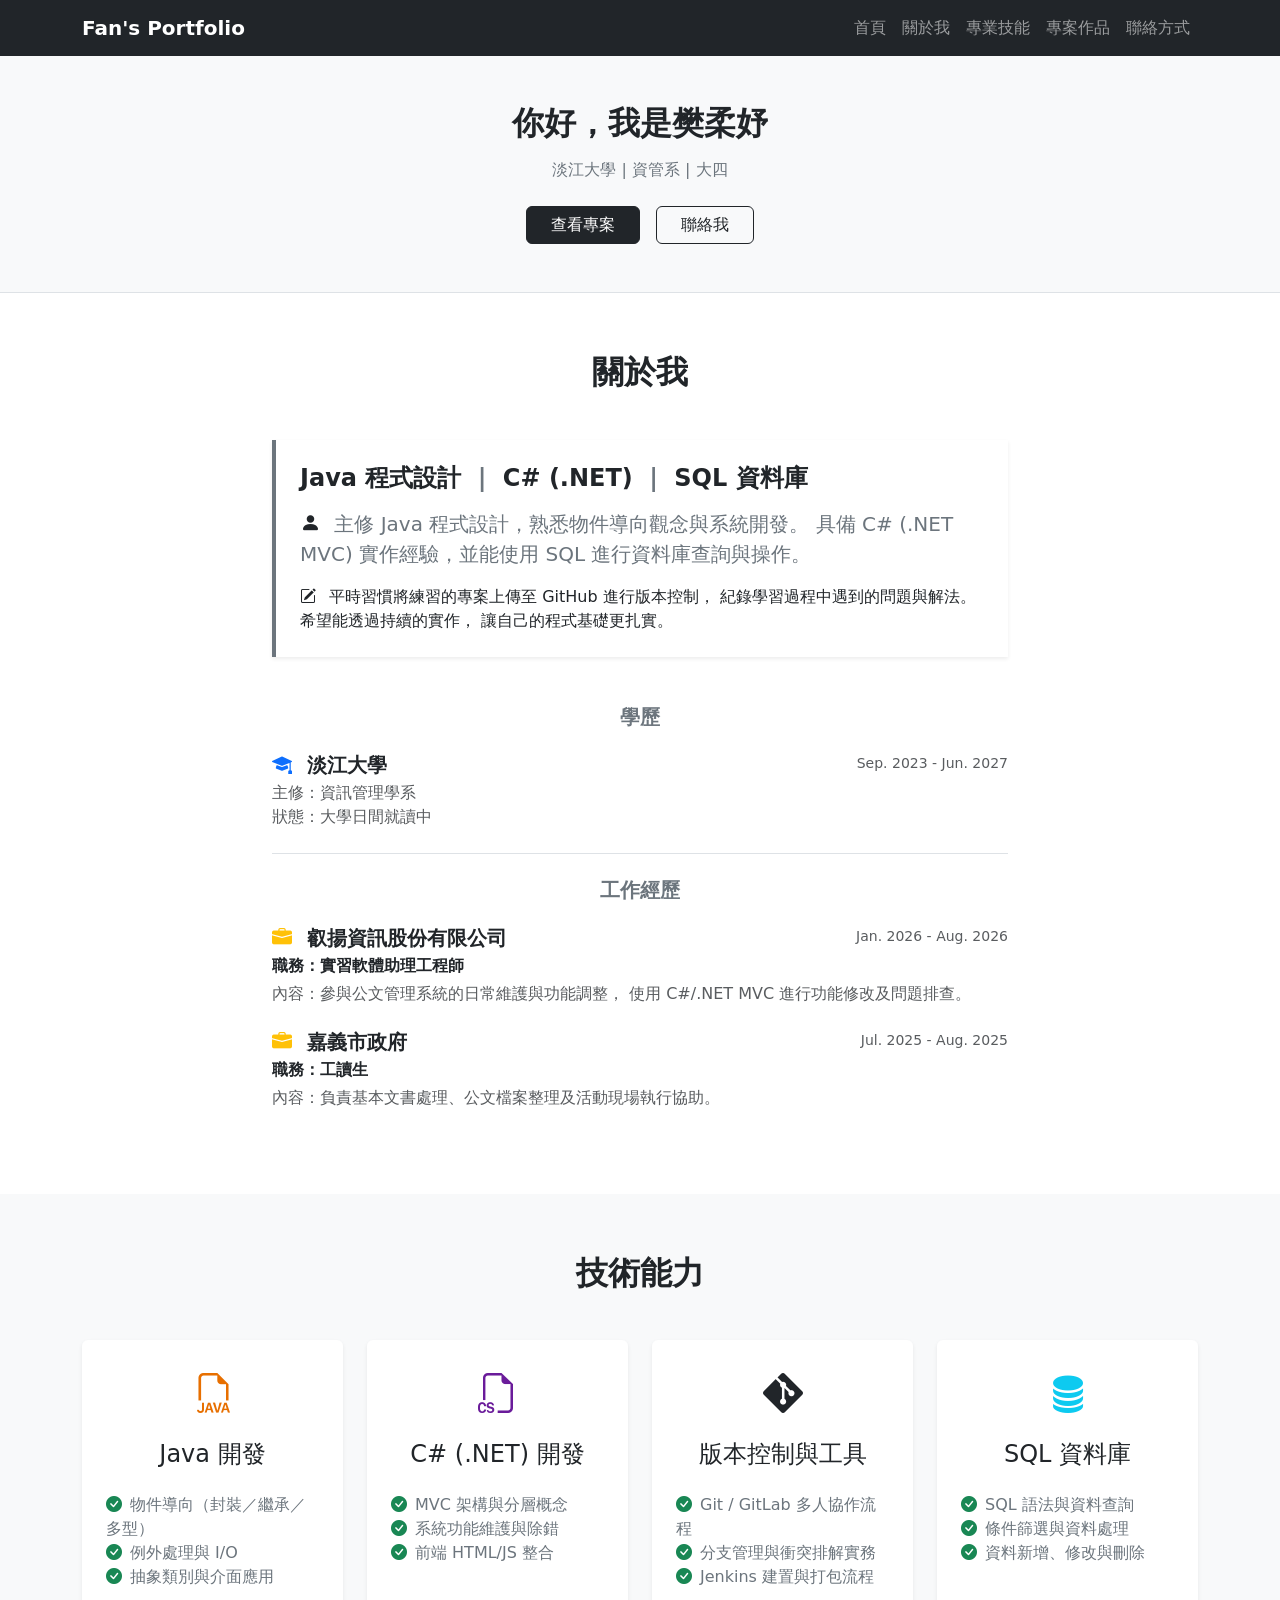
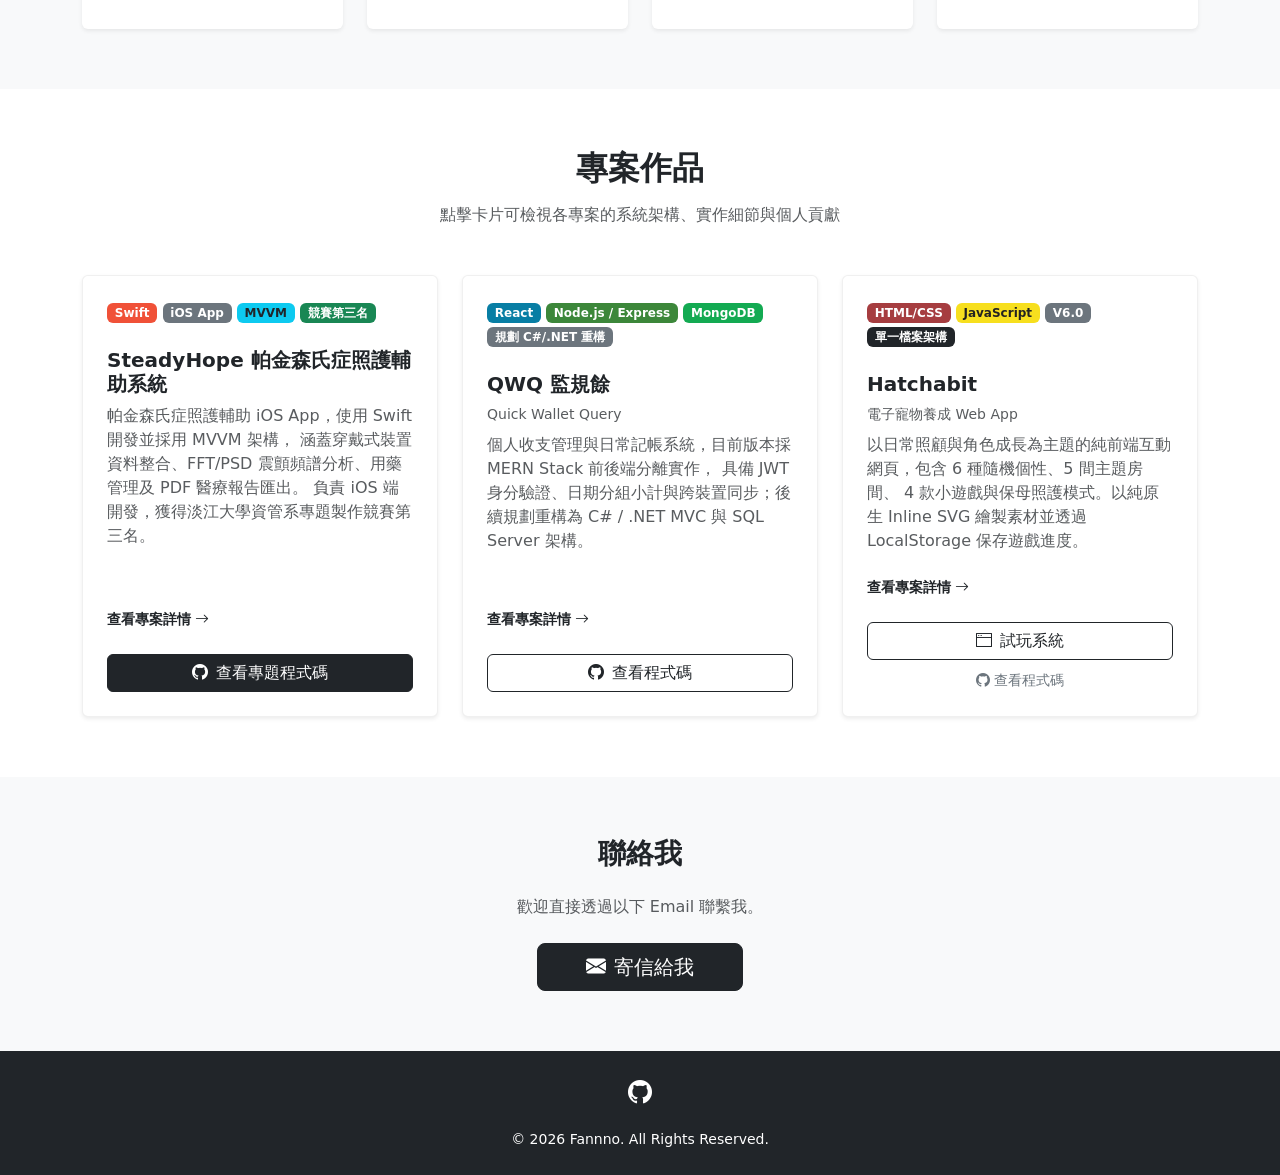
==== commit 488f7f94: "feat: 完成作品集專案詳細頁與 AGENTS.md 規範" ====
--- a/index.html
+++ b/index.html
@@ -9,83 +9,7 @@
 
   <link href="https://cdn.jsdelivr.net/npm/bootstrap@5.3.0/dist/css/bootstrap.min.css" rel="stylesheet">
   <link rel="stylesheet" href="https://cdn.jsdelivr.net/npm/bootstrap-icons@1.11.0/font/bootstrap-icons.min.css">
-
-  <style>
-    section {
-      padding: 60px 0;
-    }
-
-    .hero-bg {
-      background-color: #f8f9fa;
-    }
-
-    .card {
-      transition: transform 0.3s, box-shadow 0.3s;
-    }
-
-    .card:hover {
-      transform: translateY(-5px);
-      box-shadow: 0 10px 20px rgba(0, 0, 0, 0.1);
-    }
-
-    /* 技術標籤代表色 */
-    .badge-swift {
-      background-color: #F05138;
-      color: #fff;
-    }
-
-    .badge-dotnet {
-      background-color: #512BD4;
-      color: #fff;
-    }
-
-    .badge-sql {
-      background-color: #4479A1;
-      color: #fff;
-    }
-
-    .badge-javascript {
-      background-color: #F7DF1E;
-      color: #222;
-    }
-
-    .badge-html {
-      background-color: #A63D40;
-      color: #fff;
-    }
-
-    .badge-java {
-      background-color: #E76F00;
-      color: #fff;
-    }
-
-    /* 手機版工作與學歷日期排版 */
-    .timeline-heading {
-      display: flex;
-      flex-wrap: wrap;
-      justify-content: space-between;
-      align-items: flex-start;
-      gap: 4px 12px;
-    }
-
-    .timeline-date {
-      white-space: nowrap;
-    }
-
-    @media (max-width: 576px) {
-      section {
-        padding: 45px 0;
-      }
-
-      .timeline-date {
-        font-size: 0.8rem;
-      }
-
-      .project-badges {
-        line-height: 2.2;
-      }
-    }
-  </style>
+  <link rel="stylesheet" href="assets/css/style.css">
 </head>
 
 <body>
@@ -298,13 +222,14 @@
   <!-- 專案作品 -->
   <section id="portfolio" class="bg-white">
     <div class="container">
-      <h2 class="text-center mb-5 fw-bold">專案作品</h2>
+      <h2 class="text-center mb-3 fw-bold">專案作品</h2>
+      <p class="text-center text-muted mb-5">點擊卡片可檢視各專案的系統架構、實作細節與個人貢獻</p>
 
       <div class="row g-4">
 
         <!-- SteadyHope -->
         <div class="col-lg-4 col-md-6">
-          <div class="card h-100 border-0 shadow-sm">
+          <div class="card h-100 border-0 shadow-sm project-card">
 
             <div class="card-header bg-transparent border-0 pt-4 px-4 project-badges">
               <span class="badge badge-swift">Swift</span>
@@ -313,17 +238,25 @@
               <span class="badge bg-success">競賽第三名</span>
             </div>
 
-            <div class="card-body px-4">
-              <h5 class="card-title fw-bold">SteadyHope 帕金森氏症照護輔助系統</h5>
-
-              <p class="card-text text-muted">
+            <div class="card-body px-4 d-flex flex-column">
+              <h5 class="card-title fw-bold">
+                <a href="projects/steadyhope.html" class="text-decoration-none text-dark stretched-link">
+                  SteadyHope 帕金森氏症照護輔助系統
+                </a>
+              </h5>
+
+              <p class="card-text text-muted flex-grow-1">
                 帕金森氏症照護輔助 iOS App，使用 Swift 開發並採用 MVVM 架構，
-                涵蓋穿戴式裝置資料整合、用藥管理及日常健康紀錄等功能。
-                參與 App 開發，並獲得淡江大學資管系專題製作競賽第三名。
+                涵蓋穿戴式裝置資料整合、FFT/PSD 震顫頻譜分析、用藥管理及 PDF 醫療報告匯出。
+                負責 iOS 端開發，獲得淡江大學資管系專題製作競賽第三名。
               </p>
-            </div>
-
-            <div class="card-footer bg-transparent border-0 px-4 pb-4">
+
+              <div class="project-card-action text-dark small fw-semibold mt-2">
+                查看專案詳情 <i class="bi bi-arrow-right ms-1"></i>
+              </div>
+            </div>
+
+            <div class="card-footer bg-transparent border-0 px-4 pb-4 project-card-links">
               <a href="https://github.com/Fannno/SteadyHope-iOS"
                 target="_blank" rel="noopener noreferrer"
                 class="btn btn-dark w-100">
@@ -334,29 +267,36 @@
           </div>
         </div>
 
-        <!-- QWQ -->
+        <!-- QWQ 監規餘 -->
         <div class="col-lg-4 col-md-6">
-          <div class="card h-100 border-0 shadow-sm">
+          <div class="card h-100 border-0 shadow-sm project-card">
 
             <div class="card-header bg-transparent border-0 pt-4 px-4 project-badges">
-              <span class="badge badge-dotnet">C# / .NET MVC</span>
-              <span class="badge badge-sql">SQL Server</span>
-              <span class="badge badge-javascript">JavaScript</span>
-              <span class="badge bg-secondary">持續開發中</span>
-            </div>
-
-            <div class="card-body px-4">
-              <h5 class="card-title fw-bold">QWQ 規餘記</h5>
+              <span class="badge badge-react">React</span>
+              <span class="badge badge-node">Node.js / Express</span>
+              <span class="badge badge-mongodb">MongoDB</span>
+              <span class="badge bg-secondary">規劃 C#/.NET 重構</span>
+            </div>
+
+            <div class="card-body px-4 d-flex flex-column">
+              <h5 class="card-title fw-bold">
+                <a href="projects/qwq.html" class="text-decoration-none text-dark stretched-link">
+                  QWQ 監規餘
+                </a>
+              </h5>
               <p class="text-muted small mb-2">Quick Wallet Query</p>
 
-              <p class="card-text text-muted">
-                個人收支管理系統，包含收支紀錄、預算管理與財務資訊查詢。
-                使用 C#/.NET MVC 建構系統架構，並以 SQL Server
-                處理資料庫操作，目前持續完善系統功能。
+              <p class="card-text text-muted flex-grow-1">
+                個人收支管理與日常記帳系統，目前版本採 MERN Stack 前後端分離實作，
+                具備 JWT 身分驗證、日期分組小計與跨裝置同步；後續規劃重構為 C# / .NET MVC 與 SQL Server 架構。
               </p>
-            </div>
-
-            <div class="card-footer bg-transparent border-0 px-4 pb-4">
+
+              <div class="project-card-action text-dark small fw-semibold mt-2">
+                查看專案詳情 <i class="bi bi-arrow-right ms-1"></i>
+              </div>
+            </div>
+
+            <div class="card-footer bg-transparent border-0 px-4 pb-4 project-card-links">
               <a href="https://github.com/Fannno/114_web_endterm_project"
                 target="_blank" rel="noopener noreferrer"
                 class="btn btn-outline-dark w-100">
@@ -369,26 +309,34 @@
 
         <!-- Hatchabit -->
         <div class="col-lg-4 col-md-6">
-          <div class="card h-100 border-0 shadow-sm">
+          <div class="card h-100 border-0 shadow-sm project-card">
 
             <div class="card-header bg-transparent border-0 pt-4 px-4 project-badges">
               <span class="badge badge-html">HTML/CSS</span>
               <span class="badge badge-javascript">JavaScript</span>
-              <span class="badge bg-secondary">Vibe Coding</span>
-            </div>
-
-            <div class="card-body px-4">
-              <h5 class="card-title fw-bold">Hatchabit</h5>
+              <span class="badge bg-secondary">V6.0</span>
+              <span class="badge bg-dark">單一檔案架構</span>
+            </div>
+
+            <div class="card-body px-4 d-flex flex-column">
+              <h5 class="card-title fw-bold">
+                <a href="projects/hatchabit.html" class="text-decoration-none text-dark stretched-link">
+                  Hatchabit
+                </a>
+              </h5>
               <p class="text-muted small mb-2">電子寵物養成 Web App</p>
 
-              <p class="card-text text-muted">
-                以日常照顧與角色成長為主題的互動網頁，包含餵食、洗澡、玩耍、
-                房間佈置與小遊戲。透過生成式 AI 輔助開發，反覆測試並調整功能、
-                操作流程與遊戲機制。
+              <p class="card-text text-muted flex-grow-1">
+                以日常照顧與角色成長為主題的純前端互動網頁，包含 6 種隨機個性、5 間主題房間、
+                4 款小遊戲與保母照護模式。以純原生 Inline SVG 繪製素材並透過 LocalStorage 保存遊戲進度。
               </p>
-            </div>
-
-            <div class="card-footer bg-transparent border-0 px-4 pb-4">
+
+              <div class="project-card-action text-dark small fw-semibold mt-2">
+                查看專案詳情 <i class="bi bi-arrow-right ms-1"></i>
+              </div>
+            </div>
+
+            <div class="card-footer bg-transparent border-0 px-4 pb-4 project-card-links">
               <a href="https://fannno.github.io/hatchabit/"
                 target="_blank" rel="noopener noreferrer"
                 class="btn btn-outline-dark w-100">
@@ -399,7 +347,7 @@
                 <a href="https://github.com/Fannno/hatchabit"
                   target="_blank" rel="noopener noreferrer"
                   class="text-secondary text-decoration-none small">
-                  <i class="bi bi-github"></i> 查看程式碼
+                  <i class="bi bi-github me-1"></i>查看程式碼
                 </a>
               </div>
             </div>
@@ -440,6 +388,7 @@
   </footer>
 
   <script src="https://cdn.jsdelivr.net/npm/bootstrap@5.3.0/dist/js/bootstrap.bundle.min.js"></script>
+  <script src="assets/js/main.js"></script>
 </body>
 
 </html>
--- a/assets/css/style.css
+++ b/assets/css/style.css
@@ -0,0 +1,260 @@
+/* ==========================================================================
+   Fan's Portfolio - 全站共用樣式表
+   維持簡潔黑白灰設計語言，兼顧首頁與專案詳細介紹頁一致體驗
+   ========================================================================== */
+
+section {
+  padding: 60px 0;
+}
+
+.hero-bg {
+  background-color: #f8f9fa;
+}
+
+/* 卡片基礎互動 */
+.card {
+  transition: transform 0.25s ease, box-shadow 0.25s ease, border-color 0.25s ease;
+}
+
+.card:hover {
+  transform: translateY(-5px);
+  box-shadow: 0 10px 20px rgba(0, 0, 0, 0.1) !important;
+}
+
+/* 首頁專案卡片：整張可點擊與外部連結隔離 */
+.project-card {
+  position: relative;
+  border: 1px solid rgba(0, 0, 0, 0.06) !important;
+}
+
+.project-card:hover,
+.project-card:focus-within {
+  border-color: rgba(33, 37, 41, 0.35) !important;
+}
+
+.project-card-action {
+  display: inline-flex;
+  align-items: center;
+  transition: color 0.2s ease;
+}
+
+.project-card-action i {
+  transition: transform 0.2s ease;
+}
+
+.project-card:hover .project-card-action i,
+.project-card:focus-within .project-card-action i {
+  transform: translateX(4px);
+}
+
+.project-card-links {
+  position: relative;
+  z-index: 2;
+}
+
+/* 技術標籤代表色 */
+.badge-swift {
+  background-color: #F05138;
+  color: #fff;
+}
+
+.badge-dotnet {
+  background-color: #512BD4;
+  color: #fff;
+}
+
+.badge-sql {
+  background-color: #4479A1;
+  color: #fff;
+}
+
+.badge-javascript {
+  background-color: #F7DF1E;
+  color: #222;
+}
+
+.badge-html {
+  background-color: #A63D40;
+  color: #fff;
+}
+
+.badge-java {
+  background-color: #E76F00;
+  color: #fff;
+}
+
+.badge-react {
+  background-color: #087EA4;
+  color: #fff;
+}
+
+.badge-node {
+  background-color: #3C873A;
+  color: #fff;
+}
+
+.badge-mongodb {
+  background-color: #13AA52;
+  color: #fff;
+}
+
+/* 學經歷時間軸排版 */
+.timeline-heading {
+  display: flex;
+  flex-wrap: wrap;
+  justify-content: space-between;
+  align-items: flex-start;
+  gap: 4px 12px;
+}
+
+.timeline-date {
+  white-space: nowrap;
+}
+
+/* ==========================================================================
+   專案詳細介紹頁專用樣式
+   ========================================================================== */
+
+.project-hero {
+  padding: 48px 0 40px;
+  background-color: #f8f9fa;
+  border-bottom: 1px solid #dee2e6;
+}
+
+.project-section {
+  padding: 48px 0;
+}
+
+.section-heading {
+  font-weight: 700;
+  color: #212529;
+  padding-left: 14px;
+  border-left: 4px solid #212529;
+  margin-bottom: 1.5rem;
+}
+
+/* 靜態資訊卡片（內頁結構卡不套用首頁懸浮上移，保持閱讀穩定） */
+.info-panel {
+  background-color: #ffffff;
+  border: 1px solid #e9ecef;
+  border-radius: 0.5rem;
+  box-shadow: 0 0.125rem 0.25rem rgba(0, 0, 0, 0.05);
+}
+
+.info-panel-muted {
+  background-color: #f8f9fa;
+  border: 1px solid #e9ecef;
+  border-radius: 0.5rem;
+}
+
+/* 原生 SVG 系統架構圖容器 */
+.arch-diagram-box {
+  background-color: #ffffff;
+  border: 1px solid #dee2e6;
+  border-radius: 0.5rem;
+  padding: 1.5rem;
+  overflow-x: auto;
+}
+
+.arch-diagram-box svg {
+  display: block;
+  width: 100%;
+  max-width: 820px;
+  height: auto;
+  margin: 0 auto;
+}
+
+/* 問題與解決方式卡片 */
+.troubleshoot-card {
+  background-color: #ffffff;
+  border: 1px solid #dee2e6;
+  border-left: 4px solid #495057;
+  border-radius: 0.5rem;
+  padding: 1.25rem 1.5rem;
+  height: 100%;
+}
+
+/* 個人貢獻與團隊分工對照 */
+.role-boundary-box {
+  border: 1px solid #dee2e6;
+  border-radius: 0.5rem;
+  padding: 1.5rem;
+  height: 100%;
+}
+
+.role-boundary-box.role-personal {
+  background-color: #ffffff;
+  border-top: 4px solid #212529;
+}
+
+.role-boundary-box.role-team {
+  background-color: #f8f9fa;
+  border-top: 4px solid #6c757d;
+}
+
+/* 專案截圖與預留展示區 */
+.screenshot-figure {
+  background-color: #ffffff;
+  border: 1px solid #dee2e6;
+  border-radius: 0.5rem;
+  padding: 1rem;
+  margin-bottom: 0;
+  height: 100%;
+}
+
+.screenshot-placeholder {
+  background-color: #f8f9fa;
+  border: 1.5px dashed #adb5bd;
+  border-radius: 0.375rem;
+  aspect-ratio: 16 / 10;
+  display: flex;
+  flex-direction: column;
+  align-items: center;
+  justify-content: center;
+  text-align: center;
+  padding: 1.25rem;
+  color: #6c757d;
+}
+
+.screenshot-placeholder-portrait {
+  aspect-ratio: 9 / 16;
+  max-height: 360px;
+  margin: 0 auto;
+}
+
+.code-path {
+  font-family: ui-monospace, SFMono-Regular, Menlo, Monaco, Consolas, monospace;
+  font-size: 0.875em;
+  background-color: #f1f3f5;
+  color: #212529;
+  padding: 0.15rem 0.4rem;
+  border-radius: 0.25rem;
+  word-break: break-word;
+}
+
+/* 響應式微調 */
+@media (max-width: 576px) {
+  section {
+    padding: 45px 0;
+  }
+
+  .project-hero {
+    padding: 36px 0 28px;
+  }
+
+  .project-section {
+    padding: 36px 0;
+  }
+
+  .timeline-date {
+    font-size: 0.8rem;
+  }
+
+  .project-badges {
+    line-height: 2.2;
+  }
+
+  .arch-diagram-box {
+    padding: 1rem;
+  }
+}
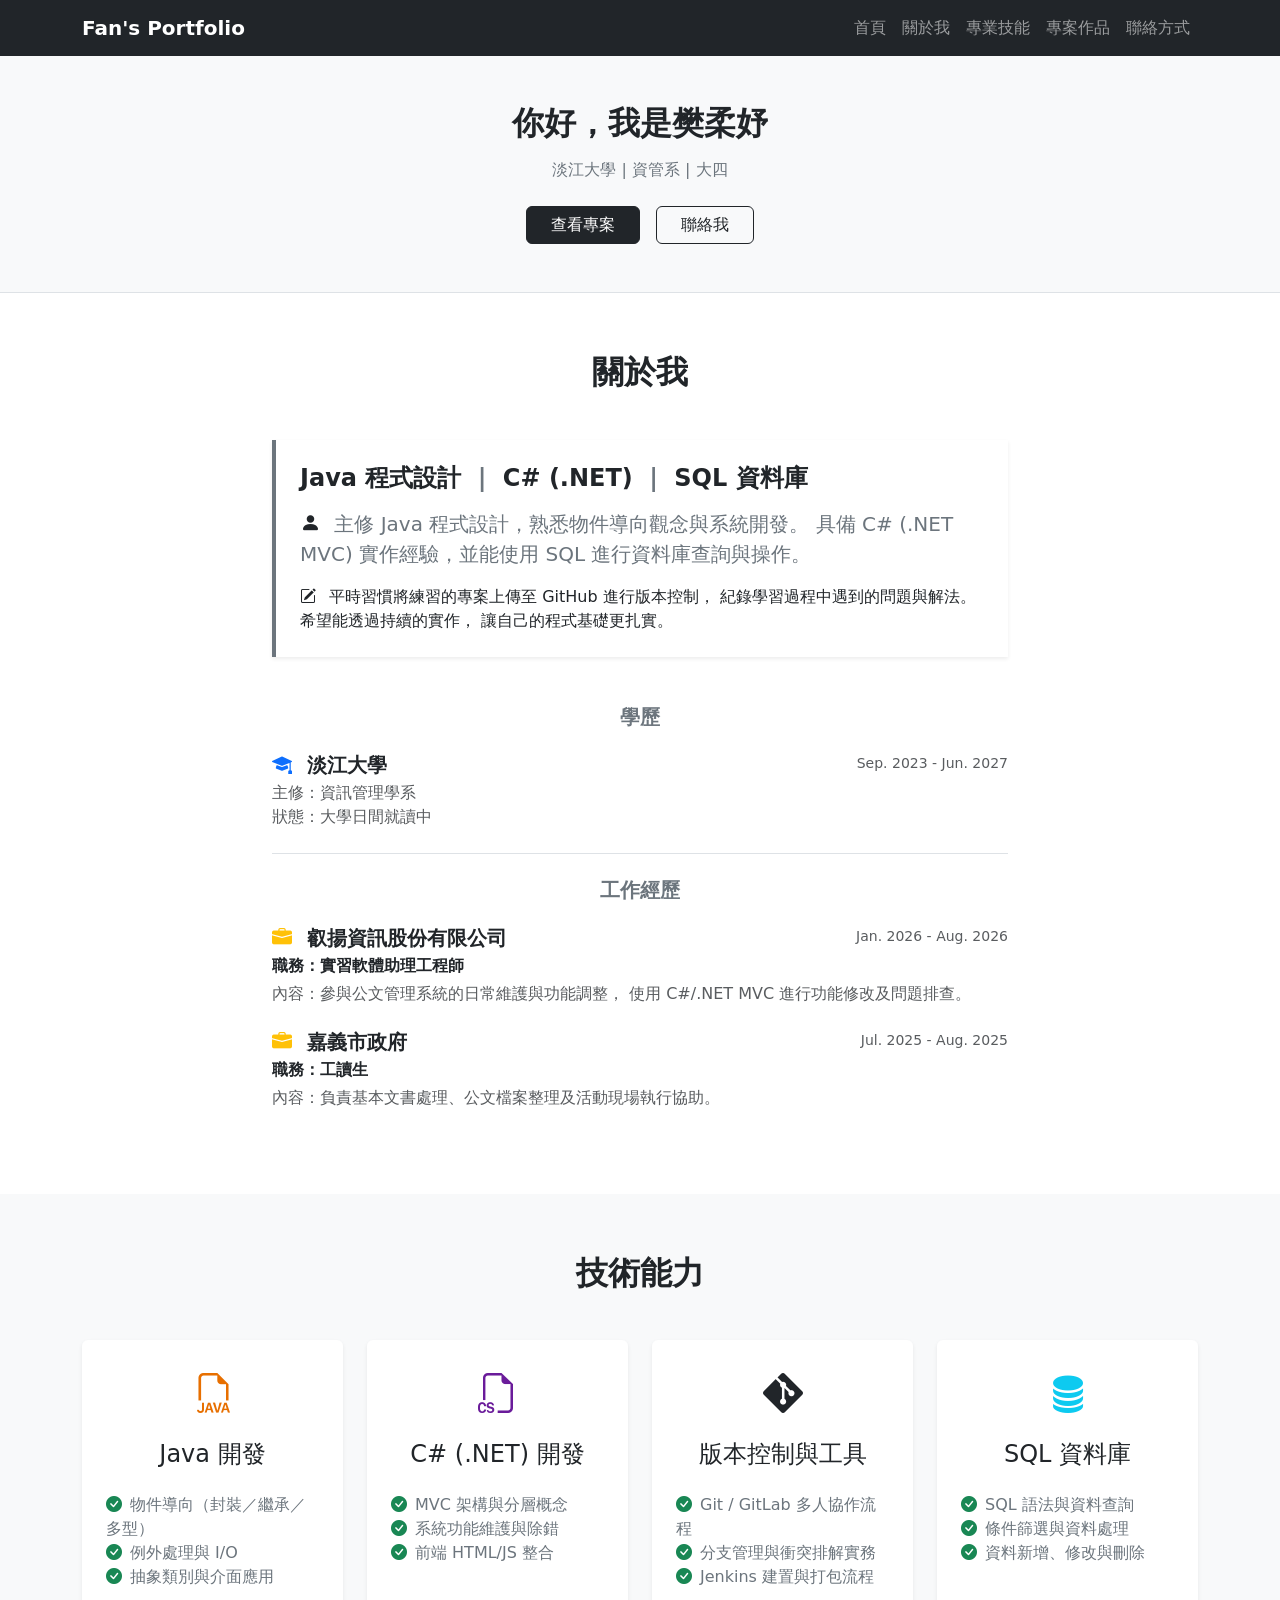
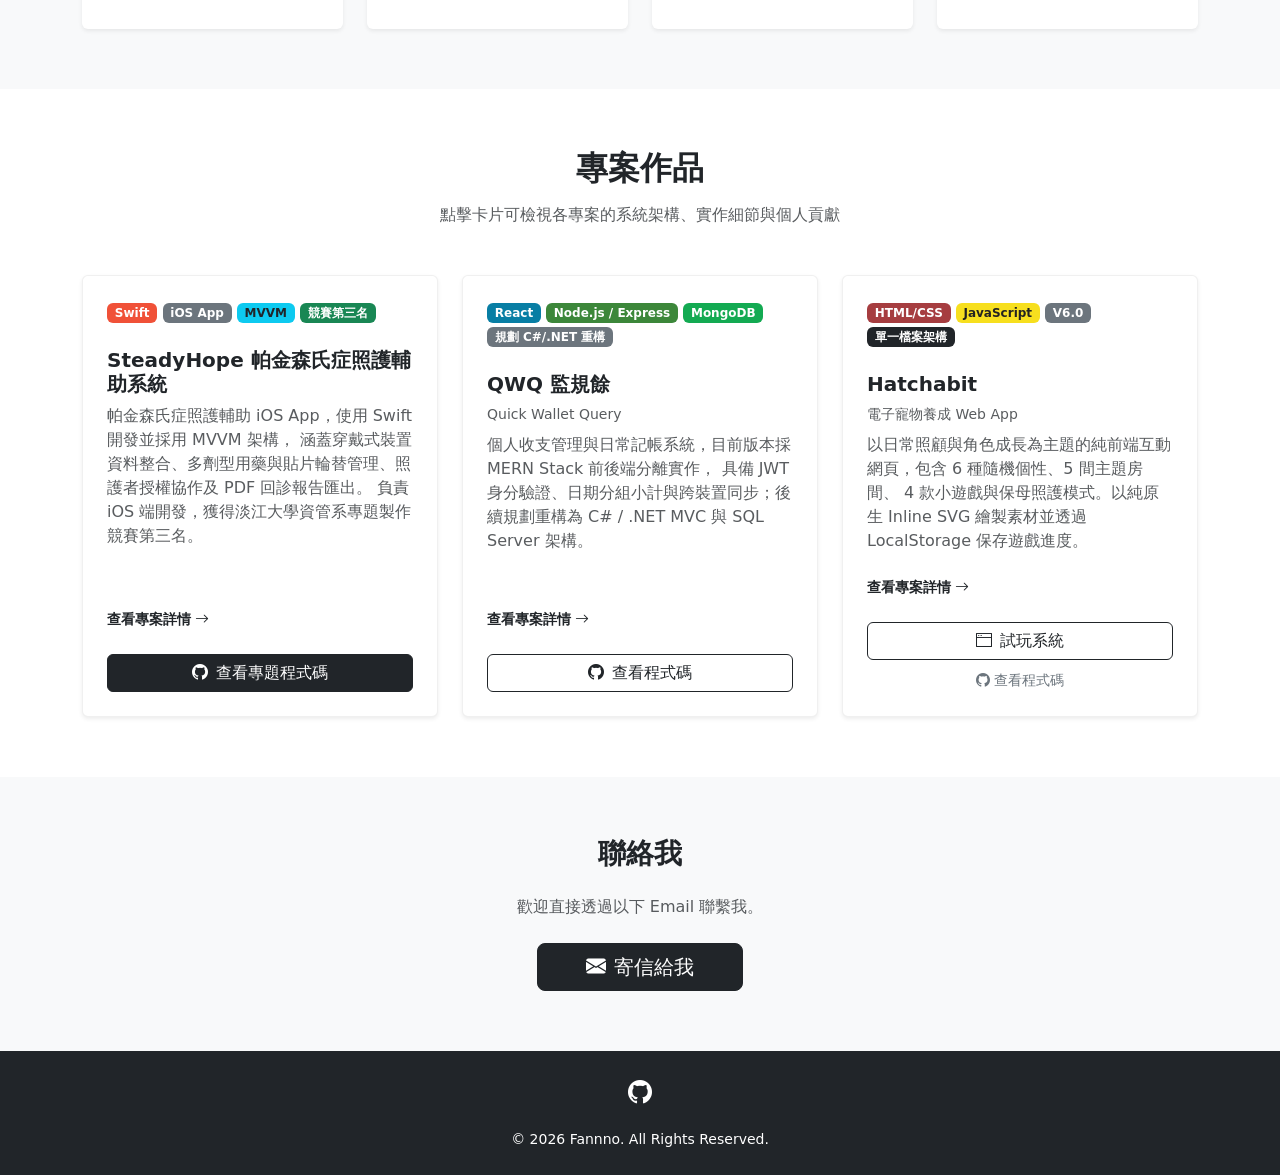
==== commit c47573b9: "feat: 補齊 SteadyHope 與 Hatchabit 實機截圖及說明調整" ====
--- a/index.html
+++ b/index.html
@@ -247,7 +247,7 @@
 
               <p class="card-text text-muted flex-grow-1">
                 帕金森氏症照護輔助 iOS App，使用 Swift 開發並採用 MVVM 架構，
-                涵蓋穿戴式裝置資料整合、FFT/PSD 震顫頻譜分析、用藥管理及 PDF 醫療報告匯出。
+                涵蓋穿戴式裝置資料整合、多劑型用藥與貼片輪替管理、照護者授權協作及 PDF 回診報告匯出。
                 負責 iOS 端開發，獲得淡江大學資管系專題製作競賽第三名。
               </p>
 
